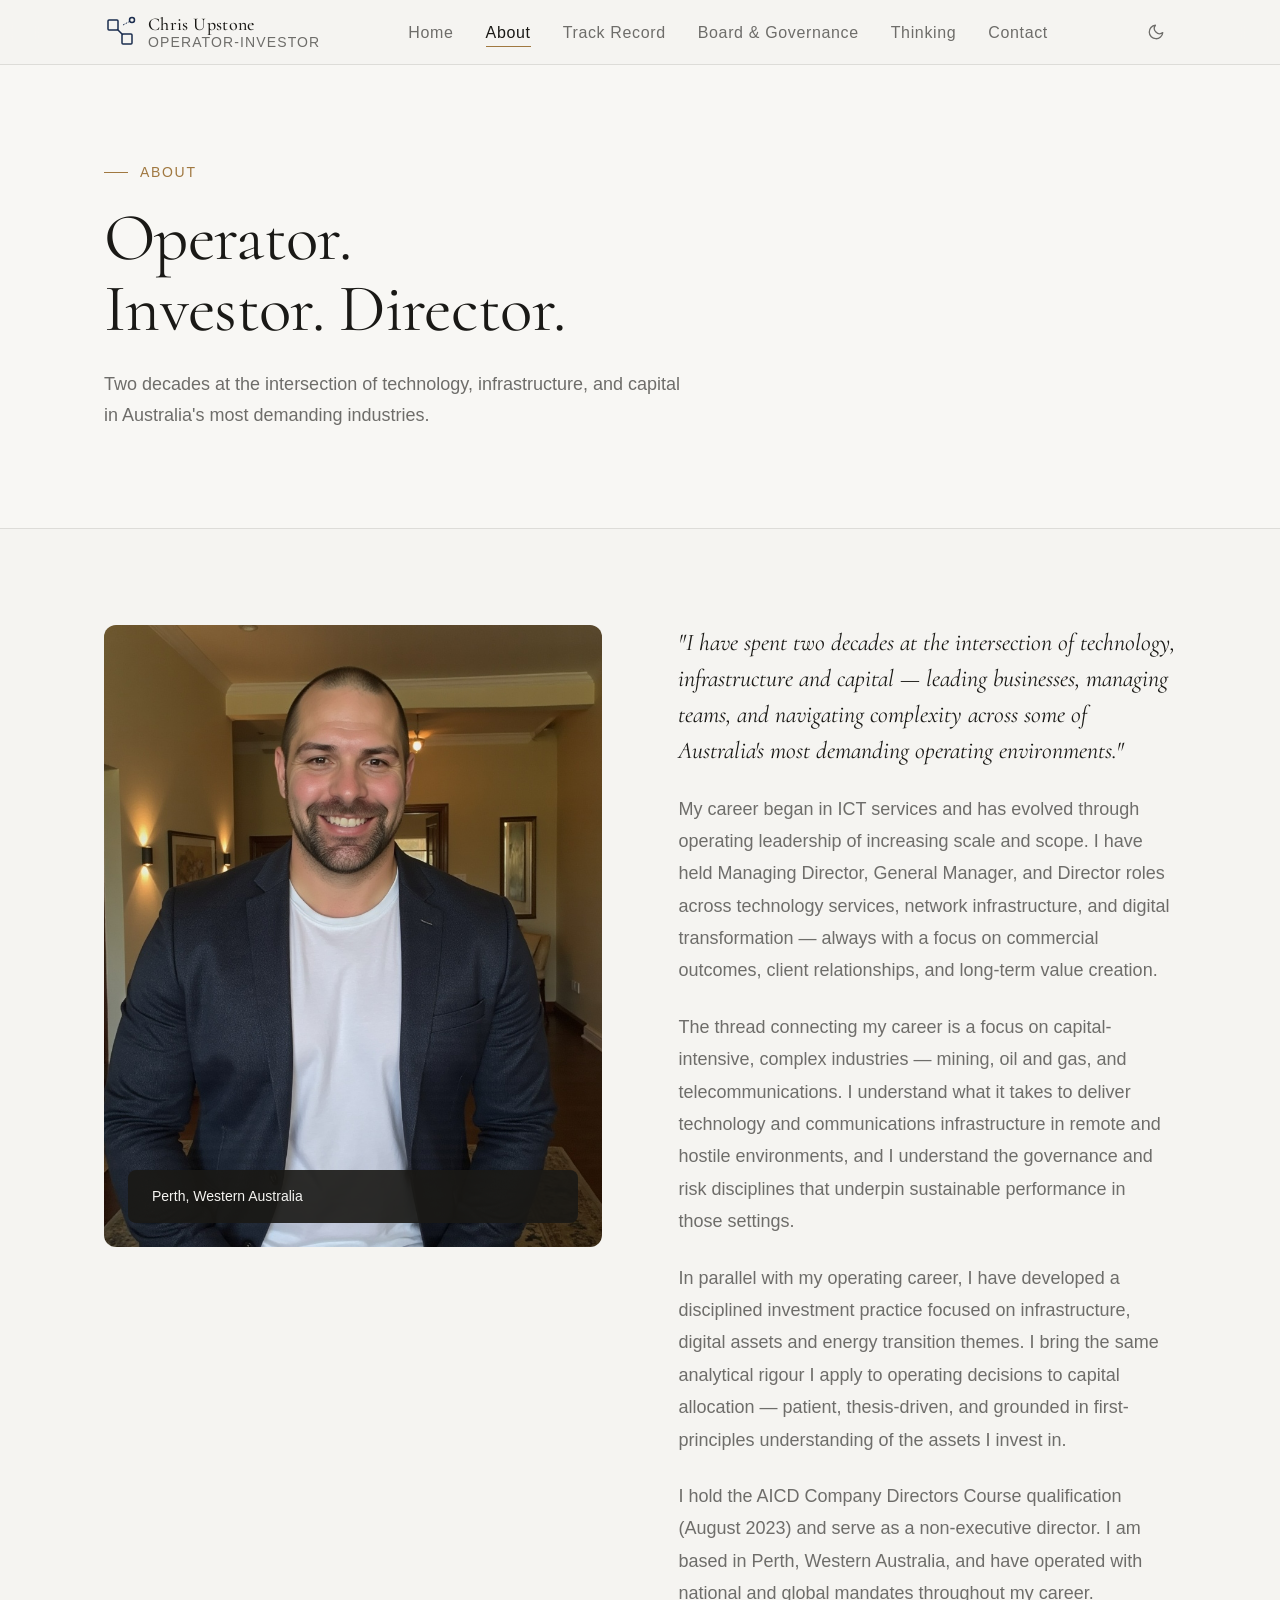
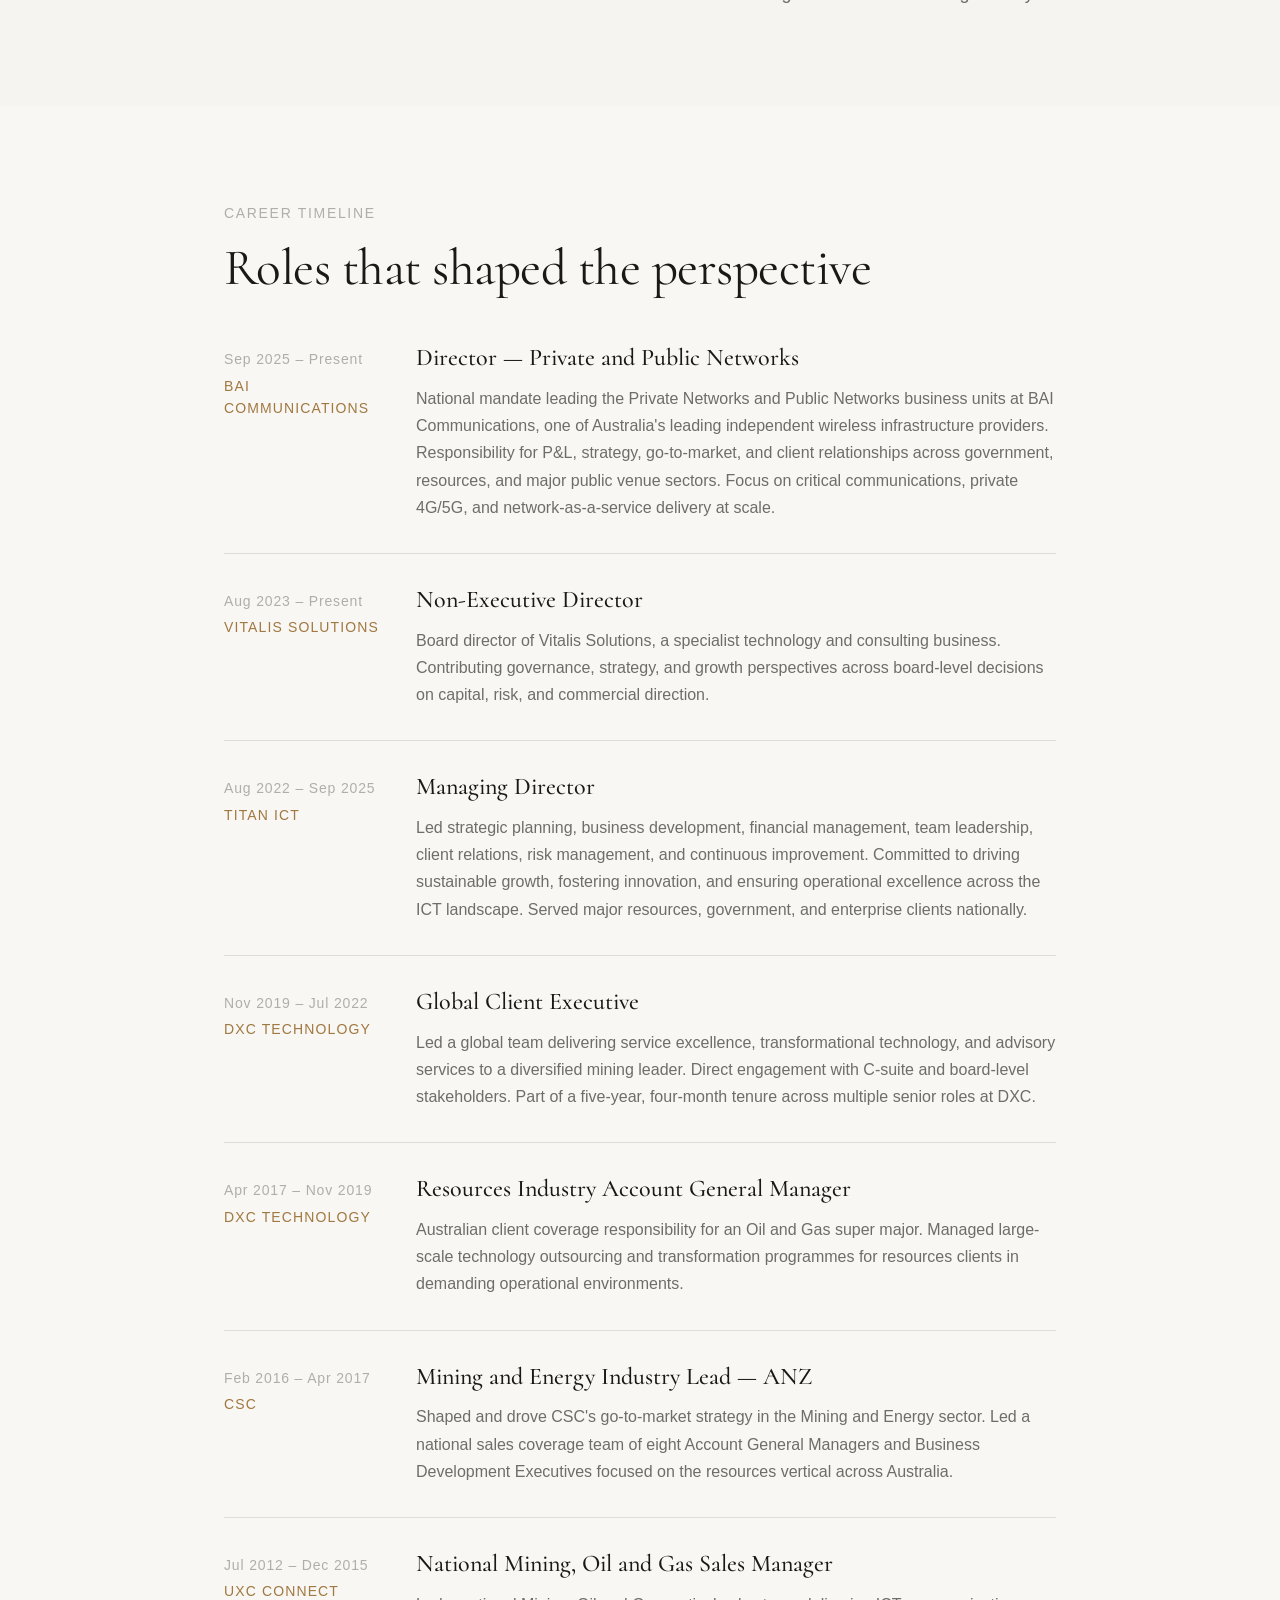
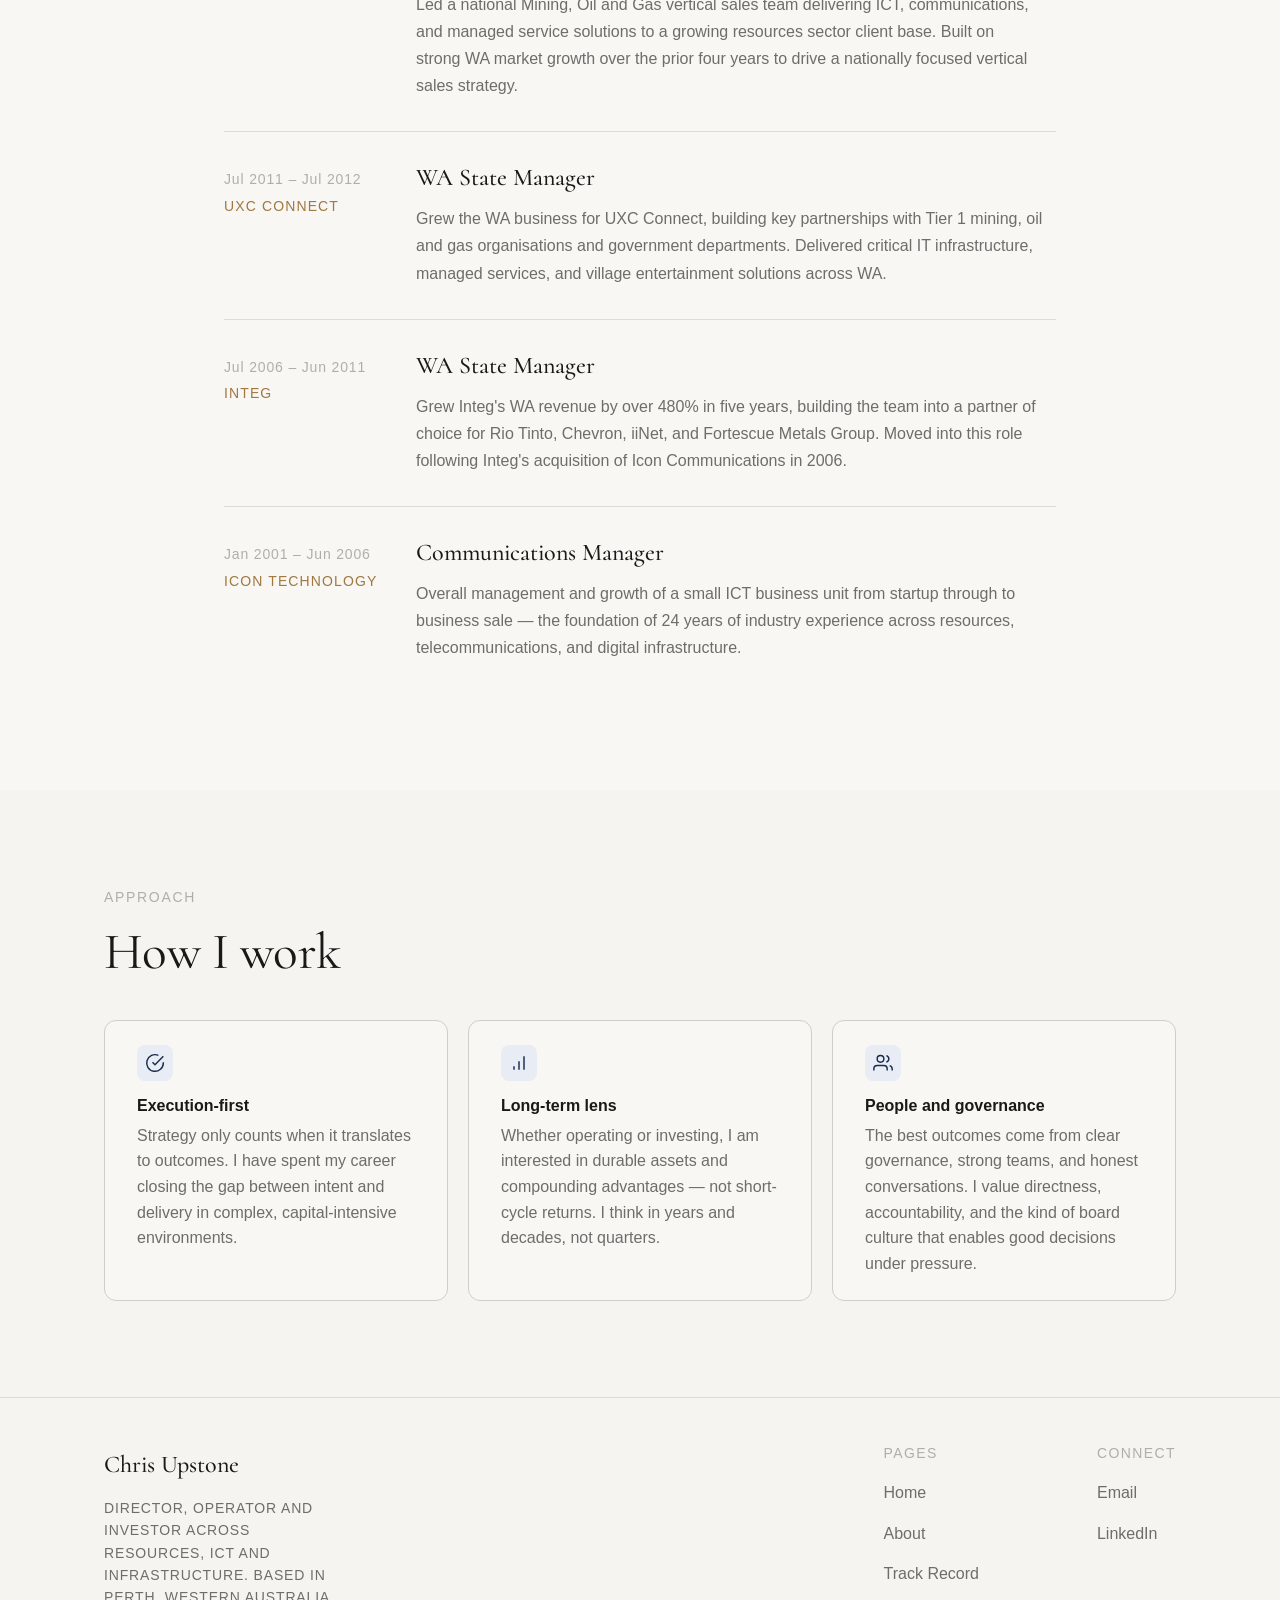
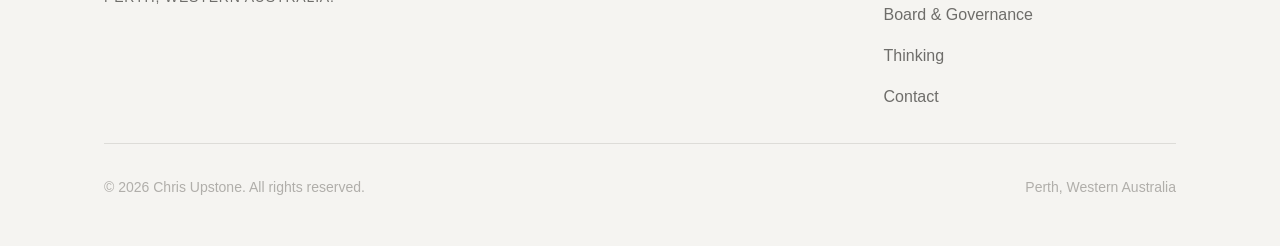
==== about.html @ 4935d05d "Replace site with new design and content" ====
<!DOCTYPE html>
<html lang="en" data-theme="light">
<head>
  <meta charset="UTF-8">
  <meta name="viewport" content="width=device-width, initial-scale=1.0">

  <!-- =====================================================
    ABOUT PAGE CONTENT — edit biography text below
    ===================================================== -->
  <title>About — Chris Upstone</title>
  <meta name="description" content="Senior ICT and infrastructure executive with two decades leading growth and transformation across mining, oil and gas, and telecommunications. Operator and investor based in Perth, Western Australia.">

  <!-- Open Graph -->
  <meta property="og:title" content="About — Chris Upstone">
  <meta property="og:description" content="Operator-investor with 24 years' leadership in telecommunications, resources, and digital infrastructure.">
  <meta property="og:image" content="./assets/images/about-portrait.jpg">

  <link rel="preconnect" href="https://fonts.googleapis.com">
  <link rel="preconnect" href="https://fonts.gstatic.com" crossorigin>
  <link href="https://fonts.googleapis.com/css2?family=Cormorant:ital,wght@0,400;0,500;0,600;1,400;1,500&display=swap" rel="stylesheet">
  <link href="https://api.fontshare.com/v2/css?f[]=switzer@300,400,500,600&display=swap" rel="stylesheet">

  <link rel="stylesheet" href="./base.css">
  <link rel="stylesheet" href="./style.css">
</head>
<body>
  <div class="page-wrapper">
    <div id="site-header"></div>

    <main class="page-content" id="main-content">

      <!-- =========================================
           PAGE HERO
           Edit: label and title below
           ========================================= -->
      <section class="page-hero">
        <div class="container">
          <p class="page-hero__label">About</p>
          <!-- EDIT PAGE TITLE BELOW -->
          <h1 class="page-hero__title">Operator. Investor. Director.</h1>
          <p class="page-hero__desc">Two decades at the intersection of technology, infrastructure, and capital in Australia's most demanding industries.</p>
        </div>
      </section>

      <!-- =========================================
           BIOGRAPHY SECTION
           Edit: biography paragraphs below
           ========================================= -->
      <section class="section">
        <div class="container">
          <div class="about-grid">
            <div class="about-image-block reveal">
              <img
                src="./assets/images/about-portrait.jpg"
                alt="Chris Upstone — senior executive, Perth Western Australia"
                loading="lazy"
              >
              <div class="about-image-caption">
                Perth, Western Australia
              </div>
            </div>

            <div class="about-text">
              <!-- EDIT BIOGRAPHY TEXT BELOW — all paragraphs are in first person -->
              <p class="reveal">
                "I have spent two decades at the intersection of technology, infrastructure and capital — leading businesses, managing teams, and navigating complexity across some of Australia's most demanding operating environments."
              </p>

              <p class="reveal reveal--delay-1">
                My career began in ICT services and has evolved through operating leadership of increasing scale and scope. I have held Managing Director, General Manager, and Director roles across technology services, network infrastructure, and digital transformation — always with a focus on commercial outcomes, client relationships, and long-term value creation.
              </p>

              <p class="reveal reveal--delay-2">
                The thread connecting my career is a focus on capital-intensive, complex industries — mining, oil and gas, and telecommunications. I understand what it takes to deliver technology and communications infrastructure in remote and hostile environments, and I understand the governance and risk disciplines that underpin sustainable performance in those settings.
              </p>

              <p class="reveal reveal--delay-2">
                In parallel with my operating career, I have developed a disciplined investment practice focused on infrastructure, digital assets and energy transition themes. I bring the same analytical rigour I apply to operating decisions to capital allocation — patient, thesis-driven, and grounded in first-principles understanding of the assets I invest in.
              </p>

              <p class="reveal reveal--delay-3">
                I hold the AICD Company Directors Course qualification (August 2023) and serve as a non-executive director. I am based in Perth, Western Australia, and have operated with national and global mandates throughout my career.
              </p>
            </div>
          </div>
        </div>
      </section>

      <!-- =========================================
           CAREER TIMELINE
           Edit: each .career-item to update roles,
           companies, years and descriptions.
           Dates are sourced from LinkedIn profile.
           ========================================= -->
      <section class="section section--alt">
        <div class="container container--narrow">
          <p class="section__label reveal">Career timeline</p>
          <h2 class="section__title reveal reveal--delay-1">Roles that shaped the perspective</h2>

          <div class="career-list" style="margin-top: var(--space-12);" role="list">

            <!-- EDIT CAREER ITEMS BELOW — add or remove .career-item blocks as needed -->

            <div class="career-item reveal" role="listitem">
              <div class="career-item__meta">
                <span class="career-item__years">Sep 2025 &ndash; Present</span>
                <span class="career-item__co">BAI Communications</span>
              </div>
              <div class="career-item__content">
                <h3 class="career-item__role">Director &mdash; Private and Public Networks</h3>
                <p class="career-item__desc">
                  National mandate leading the Private Networks and Public Networks business units at BAI Communications, one of Australia's leading independent wireless infrastructure providers. Responsibility for P&amp;L, strategy, go-to-market, and client relationships across government, resources, and major public venue sectors. Focus on critical communications, private 4G/5G, and network-as-a-service delivery at scale.
                </p>
              </div>
            </div>

            <div class="career-item reveal" role="listitem">
              <div class="career-item__meta">
                <span class="career-item__years">Aug 2023 &ndash; Present</span>
                <span class="career-item__co">Vitalis Solutions</span>
              </div>
              <div class="career-item__content">
                <h3 class="career-item__role">Non-Executive Director</h3>
                <p class="career-item__desc">
                  Board director of Vitalis Solutions, a specialist technology and consulting business. Contributing governance, strategy, and growth perspectives across board-level decisions on capital, risk, and commercial direction.
                </p>
              </div>
            </div>

            <div class="career-item reveal" role="listitem">
              <div class="career-item__meta">
                <span class="career-item__years">Aug 2022 &ndash; Sep 2025</span>
                <span class="career-item__co">Titan ICT</span>
              </div>
              <div class="career-item__content">
                <h3 class="career-item__role">Managing Director</h3>
                <p class="career-item__desc">
                  Led strategic planning, business development, financial management, team leadership, client relations, risk management, and continuous improvement. Committed to driving sustainable growth, fostering innovation, and ensuring operational excellence across the ICT landscape. Served major resources, government, and enterprise clients nationally.
                </p>
              </div>
            </div>

            <div class="career-item reveal" role="listitem">
              <div class="career-item__meta">
                <span class="career-item__years">Nov 2019 &ndash; Jul 2022</span>
                <span class="career-item__co">DXC Technology</span>
              </div>
              <div class="career-item__content">
                <h3 class="career-item__role">Global Client Executive</h3>
                <p class="career-item__desc">
                  Led a global team delivering service excellence, transformational technology, and advisory services to a diversified mining leader. Direct engagement with C-suite and board-level stakeholders. Part of a five-year, four-month tenure across multiple senior roles at DXC.
                </p>
              </div>
            </div>

            <div class="career-item reveal" role="listitem">
              <div class="career-item__meta">
                <span class="career-item__years">Apr 2017 &ndash; Nov 2019</span>
                <span class="career-item__co">DXC Technology</span>
              </div>
              <div class="career-item__content">
                <h3 class="career-item__role">Resources Industry Account General Manager</h3>
                <p class="career-item__desc">
                  Australian client coverage responsibility for an Oil and Gas super major. Managed large-scale technology outsourcing and transformation programmes for resources clients in demanding operational environments.
                </p>
              </div>
            </div>

            <div class="career-item reveal" role="listitem">
              <div class="career-item__meta">
                <span class="career-item__years">Feb 2016 &ndash; Apr 2017</span>
                <span class="career-item__co">CSC</span>
              </div>
              <div class="career-item__content">
                <h3 class="career-item__role">Mining and Energy Industry Lead &mdash; ANZ</h3>
                <p class="career-item__desc">
                  Shaped and drove CSC's go-to-market strategy in the Mining and Energy sector. Led a national sales coverage team of eight Account General Managers and Business Development Executives focused on the resources vertical across Australia.
                </p>
              </div>
            </div>

            <div class="career-item reveal" role="listitem">
              <div class="career-item__meta">
                <span class="career-item__years">Jul 2012 &ndash; Dec 2015</span>
                <span class="career-item__co">UXC Connect</span>
              </div>
              <div class="career-item__content">
                <h3 class="career-item__role">National Mining, Oil and Gas Sales Manager</h3>
                <p class="career-item__desc">
                  Led a national Mining, Oil and Gas vertical sales team delivering ICT, communications, and managed service solutions to a growing resources sector client base. Built on strong WA market growth over the prior four years to drive a nationally focused vertical sales strategy.
                </p>
              </div>
            </div>

            <div class="career-item reveal" role="listitem">
              <div class="career-item__meta">
                <span class="career-item__years">Jul 2011 &ndash; Jul 2012</span>
                <span class="career-item__co">UXC Connect</span>
              </div>
              <div class="career-item__content">
                <h3 class="career-item__role">WA State Manager</h3>
                <p class="career-item__desc">
                  Grew the WA business for UXC Connect, building key partnerships with Tier 1 mining, oil and gas organisations and government departments. Delivered critical IT infrastructure, managed services, and village entertainment solutions across WA.
                </p>
              </div>
            </div>

            <div class="career-item reveal" role="listitem">
              <div class="career-item__meta">
                <span class="career-item__years">Jul 2006 &ndash; Jun 2011</span>
                <span class="career-item__co">Integ</span>
              </div>
              <div class="career-item__content">
                <h3 class="career-item__role">WA State Manager</h3>
                <p class="career-item__desc">
                  Grew Integ's WA revenue by over 480% in five years, building the team into a partner of choice for Rio Tinto, Chevron, iiNet, and Fortescue Metals Group. Moved into this role following Integ's acquisition of Icon Communications in 2006.
                </p>
              </div>
            </div>

            <div class="career-item reveal" role="listitem">
              <div class="career-item__meta">
                <span class="career-item__years">Jan 2001 &ndash; Jun 2006</span>
                <span class="career-item__co">Icon Technology</span>
              </div>
              <div class="career-item__content">
                <h3 class="career-item__role">Communications Manager</h3>
                <p class="career-item__desc">
                  Overall management and growth of a small ICT business unit from startup through to business sale &mdash; the foundation of 24 years of industry experience across resources, telecommunications, and digital infrastructure.
                </p>
              </div>
            </div>

          </div>
        </div>
      </section>

      <!-- =========================================
           VALUES / APPROACH
           Edit: the three principles below
           ========================================= -->
      <section class="section">
        <div class="container">
          <p class="section__label reveal">Approach</p>
          <h2 class="section__title reveal reveal--delay-1">How I work</h2>

          <div class="skills-grid" style="margin-top: var(--space-10);">
            <!-- EDIT PRINCIPLES BELOW -->
            <div class="skill-card reveal">
              <div class="skill-card__icon" aria-hidden="true">
                <svg width="20" height="20" viewBox="0 0 24 24" fill="none" stroke="currentColor" stroke-width="1.75"><path d="M22 11.08V12a10 10 0 11-5.93-9.14"/><polyline points="22 4 12 14.01 9 11.01"/></svg>
              </div>
              <h3 class="skill-card__title">Execution-first</h3>
              <p class="skill-card__desc">Strategy only counts when it translates to outcomes. I have spent my career closing the gap between intent and delivery in complex, capital-intensive environments.</p>
            </div>
            <div class="skill-card reveal reveal--delay-1">
              <div class="skill-card__icon" aria-hidden="true">
                <svg width="20" height="20" viewBox="0 0 24 24" fill="none" stroke="currentColor" stroke-width="1.75"><path d="M12 20V10"/><path d="M18 20V4"/><path d="M6 20v-4"/></svg>
              </div>
              <h3 class="skill-card__title">Long-term lens</h3>
              <p class="skill-card__desc">Whether operating or investing, I am interested in durable assets and compounding advantages — not short-cycle returns. I think in years and decades, not quarters.</p>
            </div>
            <div class="skill-card reveal reveal--delay-2">
              <div class="skill-card__icon" aria-hidden="true">
                <svg width="20" height="20" viewBox="0 0 24 24" fill="none" stroke="currentColor" stroke-width="1.75"><path d="M17 21v-2a4 4 0 00-4-4H5a4 4 0 00-4 4v2"/><circle cx="9" cy="7" r="4"/><path d="M23 21v-2a4 4 0 00-3-3.87"/><path d="M16 3.13a4 4 0 010 7.75"/></svg>
              </div>
              <h3 class="skill-card__title">People and governance</h3>
              <p class="skill-card__desc">The best outcomes come from clear governance, strong teams, and honest conversations. I value directness, accountability, and the kind of board culture that enables good decisions under pressure.</p>
            </div>
          </div>
        </div>
      </section>

    </main>

    <div id="site-footer"></div>
  </div>

  <script src="./components.js"></script>
<script data-pplx-inline-edit>
(function () {
  if (window === window.top) return;

  const allowedParentOrigins = ["https://www.perplexity.ai","https://perplexity.ai","https://testing.perplexity.ai","https://staging.perplexity.ai","https://*.preview.i.perplexity.ai","http://localhost:3000","http://127.0.0.1:3000","http://localhost:5173","http://127.0.0.1:5173"];
  const MAX_FONT_BYTES = 500 * 1024;
  const MAX_TOTAL_FONT_BYTES = 2 * 1024 * 1024;
  let scrollForwarding = false;
  let scrollRaf = 0;
  let trustedTopOrigin = null;

  // Allow entries like "https://*.preview.i.perplexity.ai" — the wildcard
  // matches a single DNS label (no dots), so "https://*.foo" cannot stretch
  // across multiple labels.
  function matchesAllowedOrigin(origin) {
    if (!origin) return false;
    for (const entry of allowedParentOrigins) {
      if (!entry.includes("*")) {
        if (entry === origin) return true;
        continue;
      }
      const pattern = new RegExp(
        "^" +
          entry.replace(/[.+?^${}()|[\]\\]/g, "\\$&").replace(/\*/g, "[^.]+") +
          "$",
      );
      if (pattern.test(origin)) return true;
    }
    return false;
  }

  // Trust decision: when the sender is same-origin-visible (event.origin is a
  // real origin like https://www.perplexity.ai) we trust event.origin directly.
  // When event.origin is "null" (opaque broker srcdoc), we fall back to the
  // broker's stamped `parentOrigin` to identify the top window. The fallback
  // is claim-only — we rely on the browser's native `targetOrigin` enforcement
  // on the response path (see postToTrustedTop) to ensure replies can't be
  // delivered to anyone but the actual top window of that claimed origin.
  function getTrustedParentOrigin(event) {
    const forwardedParentOrigin =
      typeof event.data.parentOrigin === "string" ? event.data.parentOrigin : null;
    const parentOrigin = event.origin === "null" ? forwardedParentOrigin : event.origin;
    return matchesAllowedOrigin(parentOrigin) ? parentOrigin : null;
  }

  // All responses go to window.top with targetOrigin = the allowlisted origin.
  // An attacker that iframes us inside their own null-origin broker can claim
  // any parentOrigin they like, but the browser will drop the reply whenever
  // the real top's origin doesn't match — so the screenshot never leaves.
  function postToTrustedTop(message) {
    if (!trustedTopOrigin) return;
    try {
      window.top.postMessage(message, trustedTopOrigin);
    } catch (_error) {}
  }

  function inlineAll(original, clone) {
    if (original.nodeType !== 1 || clone.nodeType !== 1) return;

    try {
      const computedStyle = getComputedStyle(original);
      // cssText on a computed style is the serialized declaration in modern
      // Chromium/Safari — a single read beats enumerating ~400 longhand
      // properties. Firefox returns "" here, so we fall back on empty.
      const serialized = computedStyle.cssText;
      if (serialized) {
        clone.style.cssText = serialized;
      } else {
        const parts = new Array(computedStyle.length);
        for (let index = 0; index < computedStyle.length; index += 1) {
          const property = computedStyle[index];
          parts[index] = `${property}:${computedStyle.getPropertyValue(property)};`;
        }
        clone.style.cssText = parts.join("");
      }
    } catch (_error) {}

    const originalChildren = original.children;
    const clonedChildren = clone.children;
    for (
      let index = 0;
      index < originalChildren.length && index < clonedChildren.length;
      index += 1
    ) {
      inlineAll(originalChildren[index], clonedChildren[index]);
    }
  }

  function extractFontUrl(srcValue) {
    const matches = [
      ...srcValue.matchAll(
        /url\(["']?([^"')]+)["']?\)(?:\s*format\(["']?([^"')]+)["']?\))?/gi,
      ),
    ];
    if (matches.length === 0) return null;
    const woff2 = matches.find((m) => m[2] && m[2].toLowerCase().includes("woff2"));
    if (woff2) return woff2[1];
    const woff = matches.find((m) => m[2] && m[2].toLowerCase().includes("woff"));
    if (woff) return woff[1];
    return matches[0][1];
  }

  // Cache resolved font URL -> data URI across captures. Fonts on a page
  // essentially never change, and a batch run emits multiple captures back to
  // back — without this we'd refetch + re-base64 every time.
  const fontDataUriCache = new Map();
  const SRC_DECLARATION_RE = /src\s*:\s*[^;}]+/i;

  async function fetchAsDataUri(url) {
    if (fontDataUriCache.has(url)) return fontDataUriCache.get(url);
    let dataUri = null;
    try {
      const response = await fetch(url, { mode: "cors", credentials: "omit" });
      if (response.ok) {
        const blob = await response.blob();
        if (blob.size <= MAX_FONT_BYTES) {
          dataUri = await new Promise((resolve) => {
            const reader = new FileReader();
            reader.onloadend = () =>
              resolve(typeof reader.result === "string" ? reader.result : null);
            reader.onerror = () => resolve(null);
            reader.readAsDataURL(blob);
          });
        }
      }
    } catch (_error) {
      dataUri = null;
    }
    fontDataUriCache.set(url, dataUri);
    return dataUri;
  }

  function collectFontFaceRuleTexts() {
    const rules = [];
    for (const sheet of document.styleSheets) {
      let cssRules;
      try {
        cssRules = sheet.cssRules;
      } catch (_error) {
        continue;
      }
      if (!cssRules) continue;
      for (const rule of cssRules) {
        const cssText = rule.cssText || "";
        if (cssText.startsWith("@font-face")) rules.push(cssText);
      }
    }
    return rules;
  }

  async function buildInlinedFontCss() {
    const ruleTexts = collectFontFaceRuleTexts();
    if (ruleTexts.length === 0) return null;

    const resolved = ruleTexts.map((cssText) => {
      if (!SRC_DECLARATION_RE.test(cssText)) return null;
      const srcMatch = cssText.match(/src\s*:\s*([^;}]+)[;}]/i);
      if (!srcMatch) return null;
      const url = extractFontUrl(srcMatch[1]);
      if (!url) return null;
      try {
        return { cssText, url: new URL(url, document.baseURI).href };
      } catch (_error) {
        return null;
      }
    });

    const dataUris = await Promise.all(
      resolved.map((entry) => (entry ? fetchAsDataUri(entry.url) : Promise.resolve(null))),
    );

    const inlined = [];
    let totalBytes = 0;
    for (let index = 0; index < resolved.length; index += 1) {
      const entry = resolved[index];
      const dataUri = dataUris[index];
      if (!entry || !dataUri) continue;
      const approxBytes = dataUri.length * 0.75;
      if (totalBytes + approxBytes > MAX_TOTAL_FONT_BYTES) break;
      totalBytes += approxBytes;
      inlined.push(entry.cssText.replace(SRC_DECLARATION_RE, `src: url("${dataUri}")`));
    }
    return inlined.length > 0 ? inlined.join("\n") : null;
  }

  function stripExternal(clone) {
    const images = clone.querySelectorAll("img");
    for (let index = 0; index < images.length; index += 1) {
      const src = images[index].getAttribute("src");
      if (src && !src.startsWith("data:")) images[index].removeAttribute("src");
    }

    const elements = clone.querySelectorAll("*");
    for (let index = 0; index < elements.length; index += 1) {
      const style = elements[index].style.cssText;
      if (style && style.includes("url(")) {
        elements[index].style.cssText = style.replace(
          /url\(["']?(?!data:)[^)"']*["']?\)/gi,
          "none",
        );
      }
    }
  }

  function emitScroll() {
    scrollRaf = 0;
    if (!scrollForwarding) return;
    postToTrustedTop({
      type: "INLINE_EDIT_SCROLL",
      scrollX: window.scrollX,
      scrollY: window.scrollY,
    });
  }

  window.addEventListener(
    "scroll",
    function () {
      if (!scrollForwarding || scrollRaf) return;
      scrollRaf = requestAnimationFrame(emitScroll);
    },
    { passive: true, capture: true },
  );

  async function handleCaptureRequest(event) {
    const requestId = event.data.requestId;
    const scrollX = window.scrollX;
    const scrollY = window.scrollY;
    const width = window.innerWidth;
    const height = window.innerHeight;

    function postResult(dataUrl) {
      postToTrustedTop({
        type: "INLINE_EDIT_SCREENSHOT_RESULT",
        requestId,
        dataUrl,
        scrollX,
        scrollY,
      });
    }

    try {
      // Wait for any pending web fonts to resolve so both inline metrics and
      // the @font-face inlining below see the same loaded faces.
      if (document.fonts && document.fonts.ready) {
        try {
          await document.fonts.ready;
        } catch (_error) {}
      }

      const clone = document.documentElement.cloneNode(true);
      inlineAll(document.documentElement, clone);

      const removedNodes = clone.querySelectorAll("script,link[rel=\"stylesheet\"],style");
      for (let index = 0; index < removedNodes.length; index += 1) {
        removedNodes[index].remove();
      }

      stripExternal(clone);

      // Re-embed web fonts as data-URI @font-face rules so the SVG rasterizer
      // can resolve them — external font URLs aren't fetched during
      // foreignObject rendering, which would otherwise force a fallback face
      // and change text metrics.
      const inlinedFontCss = await buildInlinedFontCss();
      if (inlinedFontCss) {
        const styleEl = document.createElement("style");
        styleEl.textContent = inlinedFontCss;
        const head = clone.querySelector("head");
        if (head) head.appendChild(styleEl);
        else clone.insertBefore(styleEl, clone.firstChild);
      }

      const html = new XMLSerializer().serializeToString(clone);
      const svg =
        `<svg xmlns="http://www.w3.org/2000/svg" width="${width}" height="${height}">` +
        '<foreignObject width="100%" height="100%">' +
        `<div xmlns="http://www.w3.org/1999/xhtml" style="width:${width}px;height:${height}px;overflow:hidden">` +
        `<div style="position:relative;left:-${scrollX}px;top:-${scrollY}px">` +
        html +
        "</div></div></foreignObject></svg>";
      const svgUrl = `data:image/svg+xml;charset=utf-8,${encodeURIComponent(svg)}`;
      const image = new Image();
      image.onload = function () {
        const canvas = document.createElement("canvas");
        canvas.width = width;
        canvas.height = height;
        canvas.getContext("2d").drawImage(image, 0, 0);
        postResult(canvas.toDataURL("image/png"));
      };
      image.onerror = function () {
        postResult(null);
      };
      image.src = svgUrl;
    } catch (_error) {
      postResult(null);
    }
  }

  window.addEventListener("message", function (event) {
    if (!event.data) return;
    // Only accept messages from the direct parent frame. Blocks sibling /
    // unrelated-window postMessage senders that could otherwise reach us.
    if (event.source !== window.parent) return;

    const trustedParentOrigin = getTrustedParentOrigin(event);
    if (!trustedParentOrigin) return;
    trustedTopOrigin = trustedParentOrigin;

    if (event.data.type === "INLINE_EDIT_SCROLL_START") {
      scrollForwarding = true;
      emitScroll();
      return;
    }

    if (event.data.type === "INLINE_EDIT_SCROLL_STOP") {
      scrollForwarding = false;
      if (scrollRaf) cancelAnimationFrame(scrollRaf);
      scrollRaf = 0;
      return;
    }

    if (event.data.type !== "INLINE_EDIT_CAPTURE_REQUEST") return;

    handleCaptureRequest(event);
  });
})();


</script></body>
</html>
---- base.css ----
/* base.css — reset and foundational styles */
*,
*::before,
*::after {
  box-sizing: border-box;
  margin: 0;
  padding: 0;
}

html {
  -moz-text-size-adjust: none;
  -webkit-text-size-adjust: none;
  text-size-adjust: none;
  -webkit-font-smoothing: antialiased;
  -moz-osx-font-smoothing: grayscale;
  text-rendering: optimizeLegibility;
  scroll-behavior: smooth;
  hanging-punctuation: first last;
  scroll-padding-top: var(--space-16);
}

body {
  min-height: 100dvh;
  line-height: 1.6;
  font-family: var(--font-body, sans-serif);
  font-size: var(--text-base);
  color: var(--color-text);
  background-color: var(--color-bg);
  transition: background-color 0.3s ease, color 0.3s ease;
}

img, picture, video, canvas, svg {
  display: block;
  max-width: 100%;
  height: auto;
}

ul[role='list'], ol[role='list'] {
  list-style: none;
}

input, button, textarea, select {
  font: inherit;
  color: inherit;
}

h1, h2, h3, h4, h5, h6 {
  text-wrap: balance;
  line-height: 1.1;
}

p, li, figcaption {
  text-wrap: pretty;
  max-width: 72ch;
}

::selection {
  background: color-mix(in oklab, var(--color-primary), transparent 75%);
  color: var(--color-text);
}

:focus-visible {
  outline: 2px solid var(--color-primary);
  outline-offset: 3px;
  border-radius: var(--radius-sm);
}

@media (prefers-reduced-motion: reduce) {
  *, *::before, *::after {
    animation-duration: 0.01ms !important;
    animation-iteration-count: 1 !important;
    transition-duration: 0.01ms !important;
    scroll-behavior: auto !important;
  }
}

button {
  cursor: pointer;
  background: none;
  border: none;
}

a {
  color: inherit;
  text-decoration: none;
}

.sr-only {
  position: absolute;
  width: 1px;
  height: 1px;
  padding: 0;
  margin: -1px;
  overflow: hidden;
  clip: rect(0,0,0,0);
  white-space: nowrap;
  border-width: 0;
}
---- style.css ----
/* ====================================================
   STYLE.CSS — Design tokens, components, page styles
   ==================================================== */

/* -----------------------------------------------
   DESIGN TOKENS
   ----------------------------------------------- */
:root,
[data-theme='light'] {
  /* Type scale */
  --text-xs:   clamp(0.75rem,  0.7rem  + 0.25vw, 0.875rem);
  --text-sm:   clamp(0.875rem, 0.8rem  + 0.35vw, 1rem);
  --text-base: clamp(1rem,     0.95rem + 0.25vw, 1.125rem);
  --text-lg:   clamp(1.125rem, 1rem    + 0.75vw, 1.5rem);
  --text-xl:   clamp(1.5rem,   1.2rem  + 1.25vw, 2.25rem);
  --text-2xl:  clamp(2rem,     1.2rem  + 2.5vw,  3.5rem);
  --text-3xl:  clamp(2.5rem,   1rem    + 4vw,    5rem);
  --text-hero: clamp(3rem,     0.5rem  + 7vw,    7rem);

  /* Spacing (4px base) */
  --space-1:  0.25rem;
  --space-2:  0.5rem;
  --space-3:  0.75rem;
  --space-4:  1rem;
  --space-5:  1.25rem;
  --space-6:  1.5rem;
  --space-8:  2rem;
  --space-10: 2.5rem;
  --space-12: 3rem;
  --space-16: 4rem;
  --space-20: 5rem;
  --space-24: 6rem;
  --space-32: 8rem;

  /* Content widths */
  --content-narrow:  640px;
  --content-default: 960px;
  --content-wide:    1200px;

  /* Radius */
  --radius-sm: 0.25rem;
  --radius-md: 0.5rem;
  --radius-lg: 0.75rem;
  --radius-xl: 1rem;

  /* Transitions */
  --transition-fast: 150ms cubic-bezier(0.16, 1, 0.3, 1);
  --transition-interactive: 200ms cubic-bezier(0.16, 1, 0.3, 1);
  --transition-slow: 400ms cubic-bezier(0.16, 1, 0.3, 1);

  /* Fonts */
  --font-display: 'Cormorant', 'Georgia', serif;
  --font-body:    'Switzer', 'Helvetica Neue', sans-serif;
  --font-mono:    'JetBrains Mono', monospace;

  /* -----------------------------------------------
     LIGHT MODE PALETTE
     Concept: executive credibility, infrastructure,
     quiet luxury — cool slate with a warm stone base
     and deep navy as the identity anchor.
     ----------------------------------------------- */

  /* Surfaces — warm stone whites */
  --color-bg:              #f5f4f1;
  --color-surface:         #f8f7f4;
  --color-surface-2:       #fafaf8;
  --color-surface-offset:  #eeede9;
  --color-surface-dynamic: #e8e7e3;
  --color-divider:         #dddcd8;
  --color-border:          #d0ceca;

  /* Text */
  --color-text:         #1a1916;
  --color-text-muted:   #6e6d6a;
  --color-text-faint:   #b0aeaa;
  --color-text-inverse: #f5f4f1;

  /* Primary — deep midnight navy */
  --color-primary:           #1a2c4e;
  --color-primary-hover:     #0f1e36;
  --color-primary-active:    #08111f;
  --color-primary-highlight: #d0d8e6;
  --color-primary-subtle:    #e8edf5;

  /* Accent — antique brass / warm gold */
  --color-accent:           #a07840;
  --color-accent-hover:     #8a6230;
  --color-accent-active:    #6e4e24;
  --color-accent-highlight: #e8dcc8;

  /* Shadows */
  --shadow-sm: 0 1px 3px rgba(20, 25, 40, 0.06);
  --shadow-md: 0 4px 16px rgba(20, 25, 40, 0.08);
  --shadow-lg: 0 12px 40px rgba(20, 25, 40, 0.12);
}

/* DARK MODE */
[data-theme='dark'] {
  --color-bg:              #111213;
  --color-surface:         #161718;
  --color-surface-2:       #1b1c1e;
  --color-surface-offset:  #1d1e20;
  --color-surface-dynamic: #252729;
  --color-divider:         #2a2b2d;
  --color-border:          #353638;
  --color-text:             #d4d3d0;
  --color-text-muted:      #787775;
  --color-text-faint:      #505050;
  --color-text-inverse:    #111213;
  --color-primary:          #6b90c4;
  --color-primary-hover:   #5277a8;
  --color-primary-active:  #3d5e8a;
  --color-primary-highlight: #1e2d40;
  --color-primary-subtle:  #182030;
  --color-accent:           #c49a5a;
  --color-accent-hover:    #b08040;
  --color-accent-active:   #8a6030;
  --color-accent-highlight: #3a2e1e;
  --shadow-sm: 0 1px 3px rgba(0,0,0,0.25);
  --shadow-md: 0 4px 16px rgba(0,0,0,0.35);
  --shadow-lg: 0 12px 40px rgba(0,0,0,0.45);
}

/* System pref fallback */
@media (prefers-color-scheme: dark) {
  :root:not([data-theme]) {
    --color-bg:              #111213;
    --color-surface:         #161718;
    --color-surface-2:       #1b1c1e;
    --color-surface-offset:  #1d1e20;
    --color-surface-dynamic: #252729;
    --color-divider:         #2a2b2d;
    --color-border:          #353638;
    --color-text:             #d4d3d0;
    --color-text-muted:      #787775;
    --color-text-faint:      #505050;
    --color-text-inverse:    #111213;
    --color-primary:          #6b90c4;
    --color-primary-hover:   #5277a8;
    --color-primary-active:  #3d5e8a;
    --color-primary-highlight: #1e2d40;
    --color-primary-subtle:  #182030;
    --color-accent:           #c49a5a;
    --color-accent-hover:    #b08040;
    --color-accent-active:   #8a6030;
    --color-accent-highlight: #3a2e1e;
    --shadow-sm: 0 1px 3px rgba(0,0,0,0.25);
    --shadow-md: 0 4px 16px rgba(0,0,0,0.35);
    --shadow-lg: 0 12px 40px rgba(0,0,0,0.45);
  }
}

/* -----------------------------------------------
   LAYOUT UTILITIES
   ----------------------------------------------- */
.container {
  width: 100%;
  max-width: var(--content-wide);
  margin-inline: auto;
  padding-inline: clamp(var(--space-6), 5vw, var(--space-16));
}

.container--narrow {
  max-width: var(--content-default);
}

.container--text {
  max-width: var(--content-narrow);
}

/* -----------------------------------------------
   HEADER / NAVIGATION
   ----------------------------------------------- */
.site-header {
  position: sticky;
  top: 0;
  z-index: 100;
  background: color-mix(in oklab, var(--color-bg), transparent 10%);
  backdrop-filter: blur(16px);
  -webkit-backdrop-filter: blur(16px);
  border-bottom: 1px solid var(--color-divider);
  transition: transform 0.3s cubic-bezier(0.16,1,0.3,1),
              border-color 0.3s ease,
              background 0.3s ease;
}

.site-header--hidden {
  transform: translateY(-100%);
}

.nav-inner {
  display: flex;
  align-items: center;
  justify-content: space-between;
  height: 64px;
  gap: var(--space-8);
}

/* Logo mark */
.nav-logo {
  display: flex;
  align-items: center;
  gap: var(--space-3);
  flex-shrink: 0;
  transition: opacity var(--transition-fast);
}

.nav-logo:hover { opacity: 0.75; }

.nav-logo__mark {
  width: 32px;
  height: 32px;
  color: var(--color-primary);
  flex-shrink: 0;
}

.nav-logo__text {
  font-family: var(--font-display);
  font-size: 1.125rem;
  font-weight: 500;
  letter-spacing: 0.02em;
  color: var(--color-text);
  line-height: 1;
}

.nav-logo__text span {
  display: block;
  font-family: var(--font-body);
  font-size: var(--text-xs);
  font-weight: 400;
  letter-spacing: 0.08em;
  text-transform: uppercase;
  color: var(--color-text-muted);
  margin-top: 2px;
}

/* Primary nav links */
.nav-links {
  display: flex;
  align-items: center;
  gap: var(--space-8);
  list-style: none;
}

.nav-links a {
  font-family: var(--font-body);
  font-size: var(--text-sm);
  font-weight: 400;
  letter-spacing: 0.04em;
  color: var(--color-text-muted);
  transition: color var(--transition-fast);
  padding-block: var(--space-1);
  position: relative;
}

.nav-links a::after {
  content: '';
  position: absolute;
  bottom: -2px;
  left: 0;
  width: 0;
  height: 1px;
  background: var(--color-accent);
  transition: width var(--transition-interactive);
}

.nav-links a:hover { color: var(--color-text); }
.nav-links a:hover::after { width: 100%; }
.nav-links a.active { color: var(--color-text); }
.nav-links a.active::after { width: 100%; }

/* Nav actions */
.nav-actions {
  display: flex;
  align-items: center;
  gap: var(--space-3);
}

.theme-toggle {
  width: 40px;
  height: 40px;
  display: flex;
  align-items: center;
  justify-content: center;
  border-radius: var(--radius-md);
  color: var(--color-text-muted);
  transition: color var(--transition-fast), background var(--transition-fast);
}

.theme-toggle:hover {
  color: var(--color-text);
  background: var(--color-surface-offset);
}

/* Mobile hamburger */
.nav-toggle {
  display: none;
  width: 40px;
  height: 40px;
  flex-direction: column;
  align-items: center;
  justify-content: center;
  gap: 5px;
  border-radius: var(--radius-md);
  color: var(--color-text-muted);
  transition: color var(--transition-fast), background var(--transition-fast);
}

.nav-toggle:hover {
  color: var(--color-text);
  background: var(--color-surface-offset);
}

.nav-toggle span {
  display: block;
  width: 20px;
  height: 1.5px;
  background: currentColor;
  transition: transform 0.3s ease, opacity 0.3s ease;
}

.nav-toggle.open span:nth-child(1) { transform: translateY(6.5px) rotate(45deg); }
.nav-toggle.open span:nth-child(2) { opacity: 0; }
.nav-toggle.open span:nth-child(3) { transform: translateY(-6.5px) rotate(-45deg); }

/* Mobile nav overlay */
.nav-mobile {
  display: none;
  position: fixed;
  inset: 64px 0 0 0;
  background: var(--color-bg);
  z-index: 99;
  padding: var(--space-8);
  flex-direction: column;
  gap: var(--space-2);
  border-top: 1px solid var(--color-divider);
}

.nav-mobile.open {
  display: flex;
}

.nav-mobile a {
  font-family: var(--font-body);
  font-size: var(--text-lg);
  font-weight: 400;
  color: var(--color-text-muted);
  padding: var(--space-3) 0;
  border-bottom: 1px solid var(--color-divider);
  transition: color var(--transition-fast);
}

.nav-mobile a:hover,
.nav-mobile a.active {
  color: var(--color-text);
}

@media (max-width: 860px) {
  .nav-links { display: none; }
  .nav-toggle { display: flex; }
}

/* -----------------------------------------------
   FOOTER
   ----------------------------------------------- */
.site-footer {
  margin-top: auto;
  border-top: 1px solid var(--color-divider);
  padding-block: var(--space-12);
}

.footer-inner {
  display: flex;
  align-items: flex-start;
  justify-content: space-between;
  gap: var(--space-12);
  flex-wrap: wrap;
}

.footer-brand {
  display: flex;
  flex-direction: column;
  gap: var(--space-3);
}

.footer-brand__name {
  font-family: var(--font-display);
  font-size: var(--text-lg);
  font-weight: 500;
  color: var(--color-text);
}

.footer-brand__tagline {
  font-size: var(--text-xs);
  color: var(--color-text-muted);
  letter-spacing: 0.06em;
  text-transform: uppercase;
  max-width: 30ch;
}

.footer-links {
  display: flex;
  gap: var(--space-16);
  flex-wrap: wrap;
}

.footer-col h4 {
  font-family: var(--font-body);
  font-size: var(--text-xs);
  font-weight: 500;
  letter-spacing: 0.1em;
  text-transform: uppercase;
  color: var(--color-text-faint);
  margin-bottom: var(--space-4);
}

.footer-col ul {
  list-style: none;
  display: flex;
  flex-direction: column;
  gap: var(--space-3);
}

.footer-col ul li a {
  font-size: var(--text-sm);
  color: var(--color-text-muted);
  transition: color var(--transition-fast);
}

.footer-col ul li a:hover {
  color: var(--color-text);
}

.footer-bottom {
  display: flex;
  align-items: center;
  justify-content: space-between;
  flex-wrap: wrap;
  gap: var(--space-4);
  padding-top: var(--space-8);
  margin-top: var(--space-8);
  border-top: 1px solid var(--color-divider);
}

.footer-bottom p {
  font-size: var(--text-xs);
  color: var(--color-text-faint);
  max-width: none;
}

/* -----------------------------------------------
   PAGE WRAPPER
   ----------------------------------------------- */
.page-wrapper {
  display: flex;
  flex-direction: column;
  min-height: 100dvh;
}

.page-content {
  flex: 1;
}

/* -----------------------------------------------
   HERO SECTION
   ----------------------------------------------- */
.hero {
  position: relative;
  min-height: 90vh;
  display: flex;
  align-items: center;
  overflow: hidden;
}

.hero--short {
  min-height: 50vh;
  padding-block: clamp(var(--space-16), 10vw, var(--space-32));
}

.hero__bg {
  position: absolute;
  inset: 0;
  background: var(--color-surface);
  z-index: 0;
}

.hero__bg-image {
  position: absolute;
  inset: 0;
  object-fit: cover;
  width: 100%;
  height: 100%;
  opacity: 0.46;
}

[data-theme='dark'] .hero__bg-image {
  opacity: 0.42;
}

.hero__bg-overlay {
  position: absolute;
  inset: 0;
  background: linear-gradient(
    105deg,
    var(--color-surface) 0%,
    color-mix(in oklab, var(--color-surface), transparent 20%) 60%,
    color-mix(in oklab, var(--color-surface), transparent 60%) 100%
  );
}

.hero__content {
  position: relative;
  z-index: 1;
  padding-block: clamp(var(--space-16), 8vw, var(--space-32));
  width: 100%;
}

.hero__eyebrow {
  font-family: var(--font-body);
  font-size: var(--text-xs);
  font-weight: 500;
  letter-spacing: 0.12em;
  text-transform: uppercase;
  color: var(--color-accent);
  margin-bottom: var(--space-6);
  display: flex;
  align-items: center;
  gap: var(--space-3);
}

.hero__eyebrow::before {
  content: '';
  display: block;
  width: 32px;
  height: 1px;
  background: var(--color-accent);
}

.hero__headline {
  font-family: var(--font-display);
  font-size: var(--text-hero);
  font-weight: 400;
  line-height: 1.0;
  color: var(--color-text);
  max-width: 18ch;
  margin-bottom: var(--space-8);
  letter-spacing: -0.01em;
}

.hero__headline em {
  font-style: italic;
  color: var(--color-text-muted);
}

.hero__sub {
  font-family: var(--font-body);
  font-size: var(--text-base);
  color: var(--color-text-muted);
  line-height: 1.75;
  max-width: 60ch;
  margin-bottom: var(--space-12);
}

/* -----------------------------------------------
   PROOF POINTS / STATS BAR
   ----------------------------------------------- */
.proof-bar {
  border-top: 1px solid var(--color-divider);
  border-bottom: 1px solid var(--color-divider);
  padding-block: var(--space-8);
  background: var(--color-surface);
}

.proof-bar__inner {
  display: grid;
  grid-template-columns: repeat(auto-fit, minmax(200px, 1fr));
  gap: var(--space-8);
}

.proof-item {
  padding: var(--space-6) var(--space-8);
  border-right: 1px solid var(--color-divider);
}

.proof-item:last-child {
  border-right: none;
}

.proof-item__number {
  font-family: var(--font-display);
  font-size: var(--text-2xl);
  font-weight: 500;
  color: var(--color-primary);
  line-height: 1;
  margin-bottom: var(--space-2);
}

[data-theme='dark'] .proof-item__number {
  color: var(--color-accent);
}

.proof-item__label {
  font-size: var(--text-sm);
  color: var(--color-text-muted);
  line-height: 1.4;
}

@media (max-width: 700px) {
  .proof-item {
    border-right: none;
    border-bottom: 1px solid var(--color-divider);
    padding: var(--space-5) 0;
  }
  .proof-item:last-child { border-bottom: none; }
}

/* -----------------------------------------------
   SECTION STYLES
   ----------------------------------------------- */
.section {
  padding-block: clamp(var(--space-16), 8vw, var(--space-24));
}

.section--alt {
  background: var(--color-surface);
}

.section--dark {
  background: var(--color-primary);
  color: var(--color-text-inverse);
}

.section__label {
  font-family: var(--font-body);
  font-size: var(--text-xs);
  font-weight: 500;
  letter-spacing: 0.12em;
  text-transform: uppercase;
  color: var(--color-text-faint);
  margin-bottom: var(--space-4);
}

.section__title {
  font-family: var(--font-display);
  font-size: var(--text-2xl);
  font-weight: 400;
  line-height: 1.1;
  color: var(--color-text);
  margin-bottom: var(--space-6);
  letter-spacing: -0.01em;
}

.section__subtitle {
  font-size: var(--text-base);
  color: var(--color-text-muted);
  max-width: 60ch;
  line-height: 1.7;
  margin-bottom: var(--space-12);
}

/* -----------------------------------------------
   BOARD INTENT CALLOUT
   ----------------------------------------------- */
.board-intent {
  border-left: 3px solid var(--color-accent);
  padding: var(--space-8) var(--space-10);
  background: var(--color-primary-subtle);
  border-radius: 0 var(--radius-lg) var(--radius-lg) 0;
  margin-block: var(--space-12);
}

.board-intent p {
  font-family: var(--font-display);
  font-size: var(--text-lg);
  font-weight: 400;
  font-style: italic;
  line-height: 1.6;
  color: var(--color-text);
  max-width: 70ch;
}

[data-theme='dark'] .board-intent {
  background: color-mix(in oklab, var(--color-primary), transparent 80%);
}

/* -----------------------------------------------
   ROLE HISTORY (Homepage strip)
   ----------------------------------------------- */
.role-strip {
  display: flex;
  align-items: center;
  gap: var(--space-8);
  flex-wrap: wrap;
}

.role-chip {
  display: inline-flex;
  align-items: center;
  gap: var(--space-2);
  font-size: var(--text-xs);
  font-weight: 500;
  letter-spacing: 0.06em;
  text-transform: uppercase;
  color: var(--color-text-muted);
  padding: var(--space-2) var(--space-4);
  border: 1px solid var(--color-border);
  border-radius: var(--radius-full);
  background: var(--color-surface);
}

.role-chip__dot {
  width: 5px;
  height: 5px;
  border-radius: 50%;
  background: var(--color-accent);
  flex-shrink: 0;
}

/* -----------------------------------------------
   TWO-COLUMN ABOUT LAYOUT
   ----------------------------------------------- */
.about-grid {
  display: grid;
  grid-template-columns: 1fr 1fr;
  gap: clamp(var(--space-12), 6vw, var(--space-24));
  align-items: start;
}

@media (max-width: 768px) {
  .about-grid { grid-template-columns: 1fr; }
}

.about-image-block {
  position: relative;
  aspect-ratio: 4/5;
  border-radius: var(--radius-lg);
  overflow: hidden;
}

.about-image-block img {
  width: 100%;
  height: 100%;
  object-fit: cover;
}

.about-image-caption {
  position: absolute;
  bottom: var(--space-6);
  left: var(--space-6);
  right: var(--space-6);
  background: color-mix(in oklab, var(--color-text), transparent 10%);
  color: var(--color-text-inverse);
  padding: var(--space-4) var(--space-6);
  border-radius: var(--radius-md);
  font-size: var(--text-xs);
  line-height: 1.5;
}

.about-text {
  display: flex;
  flex-direction: column;
  gap: var(--space-6);
}

.about-text p {
  font-size: var(--text-base);
  color: var(--color-text-muted);
  line-height: 1.8;
}

.about-text p:first-of-type {
  font-family: var(--font-display);
  font-size: var(--text-lg);
  color: var(--color-text);
  line-height: 1.5;
  font-style: italic;
}

/* -----------------------------------------------
   CAREER TIMELINE
   ----------------------------------------------- */
.career-list {
  display: flex;
  flex-direction: column;
  gap: 0;
}

.career-item {
  display: grid;
  grid-template-columns: 160px 1fr;
  gap: var(--space-8);
  padding-block: var(--space-8);
  border-bottom: 1px solid var(--color-divider);
  position: relative;
}

.career-item:first-child { padding-top: 0; }
.career-item:last-child { border-bottom: none; }

.career-item__meta {
  display: flex;
  flex-direction: column;
  gap: var(--space-1);
  padding-top: var(--space-1);
}

.career-item__years {
  font-size: var(--text-xs);
  color: var(--color-text-faint);
  letter-spacing: 0.06em;
  font-variant-numeric: tabular-nums;
}

.career-item__co {
  font-size: var(--text-xs);
  font-weight: 500;
  letter-spacing: 0.08em;
  text-transform: uppercase;
  color: var(--color-accent);
}

.career-item__content {}

.career-item__role {
  font-family: var(--font-display);
  font-size: var(--text-lg);
  font-weight: 500;
  color: var(--color-text);
  margin-bottom: var(--space-3);
  line-height: 1.2;
}

.career-item__desc {
  font-size: var(--text-sm);
  color: var(--color-text-muted);
  line-height: 1.7;
}

@media (max-width: 640px) {
  .career-item {
    grid-template-columns: 1fr;
    gap: var(--space-2);
  }
}

/* -----------------------------------------------
   TRACK RECORD — TWO LANE
   ----------------------------------------------- */
.track-lanes {
  display: grid;
  grid-template-columns: 1fr 1fr;
  gap: var(--space-1);
  border: 1px solid var(--color-divider);
  border-radius: var(--radius-lg);
  overflow: hidden;
}

.track-lane {
  padding: clamp(var(--space-10), 5vw, var(--space-16));
}

.track-lane:first-child {
  border-right: 1px solid var(--color-divider);
  background: var(--color-surface);
}

.track-lane:last-child {
  background: var(--color-surface-2);
}

.track-lane__header {
  margin-bottom: var(--space-10);
}

.track-lane__label {
  font-family: var(--font-body);
  font-size: var(--text-xs);
  font-weight: 500;
  letter-spacing: 0.12em;
  text-transform: uppercase;
  color: var(--color-text-faint);
  margin-bottom: var(--space-3);
}

.track-lane__title {
  font-family: var(--font-display);
  font-size: var(--text-xl);
  font-weight: 500;
  color: var(--color-text);
  line-height: 1.1;
}

@media (max-width: 860px) {
  .track-lanes {
    grid-template-columns: 1fr;
  }
  .track-lane:first-child {
    border-right: none;
    border-bottom: 1px solid var(--color-divider);
  }
}

/* Case study cards */
.case-studies {
  display: flex;
  flex-direction: column;
  gap: var(--space-8);
}

.case-card {
  border: 1px solid var(--color-border);
  border-radius: var(--radius-lg);
  padding: var(--space-8);
  background: var(--color-bg);
  transition: border-color var(--transition-interactive), box-shadow var(--transition-interactive);
}

.case-card:hover {
  border-color: var(--color-primary-highlight);
  box-shadow: var(--shadow-md);
}

[data-theme='dark'] .case-card {
  background: var(--color-surface-offset);
}

[data-theme='dark'] .case-card:hover {
  border-color: var(--color-primary);
}

.case-card__title {
  font-family: var(--font-display);
  font-size: var(--text-lg);
  font-weight: 500;
  color: var(--color-text);
  margin-bottom: var(--space-4);
}

.case-card__meta {
  display: flex;
  flex-wrap: wrap;
  gap: var(--space-2);
  margin-bottom: var(--space-5);
}

.case-tag {
  font-size: var(--text-xs);
  font-weight: 500;
  letter-spacing: 0.06em;
  color: var(--color-text-faint);
  padding: 3px var(--space-3);
  border: 1px solid var(--color-border);
  border-radius: var(--radius-full);
  text-transform: uppercase;
}

.case-card__rows {
  display: flex;
  flex-direction: column;
  gap: var(--space-4);
}

.case-row__label {
  font-size: var(--text-xs);
  font-weight: 500;
  letter-spacing: 0.08em;
  text-transform: uppercase;
  color: var(--color-accent);
  margin-bottom: var(--space-1);
}

.case-row__text {
  font-size: var(--text-sm);
  color: var(--color-text-muted);
  line-height: 1.6;
}

/* Investment themes */
.invest-themes {
  display: flex;
  flex-direction: column;
  gap: var(--space-5);
}

.invest-theme {
  display: flex;
  align-items: flex-start;
  gap: var(--space-5);
  padding-bottom: var(--space-5);
  border-bottom: 1px solid var(--color-divider);
}

.invest-theme:last-child { border-bottom: none; }

.invest-theme__icon {
  width: 44px;
  height: 44px;
  border-radius: var(--radius-md);
  background: var(--color-primary-subtle);
  display: flex;
  align-items: center;
  justify-content: center;
  flex-shrink: 0;
  color: var(--color-primary);
}

[data-theme='dark'] .invest-theme__icon {
  background: color-mix(in oklab, var(--color-primary), transparent 80%);
}

.invest-theme__content {}

.invest-theme__title {
  font-family: var(--font-body);
  font-size: var(--text-sm);
  font-weight: 600;
  color: var(--color-text);
  margin-bottom: var(--space-1);
}

.invest-theme__desc {
  font-size: var(--text-sm);
  color: var(--color-text-muted);
  line-height: 1.6;
}

/* -----------------------------------------------
   BOARD & GOVERNANCE PAGE
   ----------------------------------------------- */
.skills-grid {
  display: grid;
  grid-template-columns: repeat(auto-fill, minmax(260px, 1fr));
  gap: var(--space-5);
}

.skill-card {
  padding: var(--space-6) var(--space-8);
  border: 1px solid var(--color-border);
  border-radius: var(--radius-lg);
  background: var(--color-surface);
  transition: border-color var(--transition-interactive);
}

.skill-card:hover {
  border-color: var(--color-primary);
}

.skill-card__icon {
  width: 36px;
  height: 36px;
  border-radius: var(--radius-md);
  background: var(--color-primary-subtle);
  display: flex;
  align-items: center;
  justify-content: center;
  color: var(--color-primary);
  margin-bottom: var(--space-4);
}

[data-theme='dark'] .skill-card__icon {
  background: color-mix(in oklab, var(--color-primary), transparent 75%);
}

.skill-card__title {
  font-family: var(--font-body);
  font-size: var(--text-sm);
  font-weight: 600;
  color: var(--color-text);
  margin-bottom: var(--space-2);
}

.skill-card__desc {
  font-size: var(--text-sm);
  color: var(--color-text-muted);
  line-height: 1.6;
}

.industries-list {
  display: flex;
  flex-wrap: wrap;
  gap: var(--space-3);
}

.industry-pill {
  display: inline-flex;
  align-items: center;
  gap: var(--space-2);
  font-size: var(--text-sm);
  font-weight: 500;
  color: var(--color-text);
  padding: var(--space-3) var(--space-5);
  border: 1px solid var(--color-border);
  border-radius: var(--radius-full);
  background: var(--color-surface);
  transition: border-color var(--transition-fast), background var(--transition-fast);
}

.industry-pill:hover {
  border-color: var(--color-primary);
  background: var(--color-primary-subtle);
}

/* -----------------------------------------------
   THINKING PAGE — ARTICLE INDEX
   ----------------------------------------------- */
.articles-grid {
  display: grid;
  grid-template-columns: repeat(auto-fill, minmax(320px, 1fr));
  gap: var(--space-8);
}

.article-card {
  display: flex;
  flex-direction: column;
  border: 1px solid var(--color-border);
  border-radius: var(--radius-lg);
  overflow: hidden;
  background: var(--color-surface);
  transition: border-color var(--transition-interactive), box-shadow var(--transition-interactive), transform var(--transition-interactive);
}

.article-card:hover {
  border-color: var(--color-primary-highlight);
  box-shadow: var(--shadow-md);
  transform: translateY(-2px);
}

[data-theme='dark'] .article-card:hover {
  border-color: var(--color-primary);
}

.article-card__image {
  aspect-ratio: 16/9;
  overflow: hidden;
  background: var(--color-surface-offset);
}

.article-card__image img {
  width: 100%;
  height: 100%;
  object-fit: cover;
  transition: transform 0.5s cubic-bezier(0.16,1,0.3,1);
}

.article-card:hover .article-card__image img {
  transform: scale(1.04);
}

.article-card__body {
  padding: var(--space-6) var(--space-8);
  display: flex;
  flex-direction: column;
  gap: var(--space-3);
  flex: 1;
}

.article-card__category {
  font-size: var(--text-xs);
  font-weight: 500;
  letter-spacing: 0.1em;
  text-transform: uppercase;
  color: var(--color-accent);
}

.article-card__title {
  font-family: var(--font-display);
  font-size: var(--text-lg);
  font-weight: 500;
  color: var(--color-text);
  line-height: 1.25;
}

.article-card__excerpt {
  font-size: var(--text-sm);
  color: var(--color-text-muted);
  line-height: 1.65;
  flex: 1;
}

.article-card__footer {
  padding: var(--space-5) var(--space-8);
  border-top: 1px solid var(--color-divider);
  display: flex;
  align-items: center;
  justify-content: space-between;
}

.article-card__date {
  font-size: var(--text-xs);
  color: var(--color-text-faint);
  letter-spacing: 0.04em;
}

.article-card__read-time {
  font-size: var(--text-xs);
  color: var(--color-text-faint);
}

/* Article coming-soon state */
.article-card--upcoming {
  opacity: 0.65;
}

.article-card--upcoming .article-card__category {
  color: var(--color-text-faint);
}

.upcoming-badge {
  display: inline-block;
  font-size: var(--text-xs);
  font-weight: 500;
  color: var(--color-text-faint);
  border: 1px solid var(--color-border);
  border-radius: var(--radius-full);
  padding: 2px var(--space-3);
  letter-spacing: 0.06em;
}

/* -----------------------------------------------
   CONTACT PAGE
   ----------------------------------------------- */
.contact-layout {
  display: grid;
  grid-template-columns: 1fr 1fr;
  gap: clamp(var(--space-12), 6vw, var(--space-24));
  align-items: start;
}

@media (max-width: 768px) {
  .contact-layout { grid-template-columns: 1fr; }
}

.contact-channels {
  display: flex;
  flex-direction: column;
  gap: var(--space-6);
}

.contact-channel {
  display: flex;
  align-items: center;
  gap: var(--space-5);
  padding: var(--space-6);
  border: 1px solid var(--color-border);
  border-radius: var(--radius-lg);
  background: var(--color-surface);
  transition: border-color var(--transition-interactive), box-shadow var(--transition-interactive);
  text-decoration: none;
}

.contact-channel:hover {
  border-color: var(--color-primary);
  box-shadow: var(--shadow-sm);
}

.contact-channel__icon {
  width: 48px;
  height: 48px;
  border-radius: var(--radius-md);
  background: var(--color-primary-subtle);
  display: flex;
  align-items: center;
  justify-content: center;
  color: var(--color-primary);
  flex-shrink: 0;
}

[data-theme='dark'] .contact-channel__icon {
  background: color-mix(in oklab, var(--color-primary), transparent 75%);
}

.contact-channel__label {
  font-size: var(--text-xs);
  font-weight: 500;
  letter-spacing: 0.08em;
  text-transform: uppercase;
  color: var(--color-text-faint);
  margin-bottom: var(--space-1);
}

.contact-channel__value {
  font-family: var(--font-display);
  font-size: var(--text-lg);
  color: var(--color-text);
}

.contact-intent {
  font-family: var(--font-display);
  font-size: var(--text-xl);
  font-weight: 400;
  font-style: italic;
  line-height: 1.4;
  color: var(--color-text);
  margin-bottom: var(--space-8);
}

.contact-note {
  font-size: var(--text-sm);
  color: var(--color-text-muted);
  line-height: 1.75;
}

/* -----------------------------------------------
   PAGE HERO (inner pages)
   ----------------------------------------------- */
.page-hero {
  padding-block: clamp(var(--space-16), 8vw, var(--space-24));
  border-bottom: 1px solid var(--color-divider);
  background: var(--color-surface);
}

.page-hero__label {
  font-family: var(--font-body);
  font-size: var(--text-xs);
  font-weight: 500;
  letter-spacing: 0.12em;
  text-transform: uppercase;
  color: var(--color-accent);
  margin-bottom: var(--space-5);
  display: flex;
  align-items: center;
  gap: var(--space-3);
}

.page-hero__label::before {
  content: '';
  display: block;
  width: 24px;
  height: 1px;
  background: var(--color-accent);
}

.page-hero__title {
  font-family: var(--font-display);
  font-size: var(--text-3xl);
  font-weight: 400;
  line-height: 1.05;
  color: var(--color-text);
  max-width: 20ch;
  letter-spacing: -0.01em;
}

.page-hero__desc {
  font-size: var(--text-base);
  color: var(--color-text-muted);
  line-height: 1.75;
  max-width: 58ch;
  margin-top: var(--space-6);
}

/* -----------------------------------------------
   DIVIDER LINE
   ----------------------------------------------- */
.divider {
  width: 100%;
  height: 1px;
  background: var(--color-divider);
  margin-block: var(--space-12);
}

/* -----------------------------------------------
   INLINE LINK / CTA
   ----------------------------------------------- */
.cta-link {
  display: inline-flex;
  align-items: center;
  gap: var(--space-2);
  font-size: var(--text-sm);
  font-weight: 500;
  color: var(--color-primary);
  letter-spacing: 0.02em;
  transition: gap var(--transition-fast), color var(--transition-fast);
}

.cta-link:hover {
  color: var(--color-primary-hover);
  gap: var(--space-3);
}

[data-theme='dark'] .cta-link { color: var(--color-primary); }
[data-theme='dark'] .cta-link:hover { color: var(--color-accent); }

/* -----------------------------------------------
   GOVERNANCE CREDENTIAL CARD
   ----------------------------------------------- */
.credential-card {
  display: flex;
  align-items: flex-start;
  gap: var(--space-6);
  padding: var(--space-8) var(--space-10);
  border: 1px solid var(--color-border);
  border-radius: var(--radius-lg);
  background: var(--color-surface);
  border-left: 4px solid var(--color-accent);
}

.credential-card__body {}

.credential-card__title {
  font-family: var(--font-display);
  font-size: var(--text-lg);
  font-weight: 500;
  color: var(--color-text);
  margin-bottom: var(--space-2);
}

.credential-card__meta {
  font-size: var(--text-sm);
  color: var(--color-text-muted);
  line-height: 1.6;
}

/* -----------------------------------------------
   SCROLL REVEAL ANIMATION
   ----------------------------------------------- */
.reveal {
  opacity: 0;
  transform: translateY(16px);
  transition:
    opacity 0.6s cubic-bezier(0.16, 1, 0.3, 1),
    transform 0.6s cubic-bezier(0.16, 1, 0.3, 1);
}

.reveal.visible {
  opacity: 1;
  transform: translateY(0);
}

.reveal--delay-1 { transition-delay: 0.1s; }
.reveal--delay-2 { transition-delay: 0.2s; }
.reveal--delay-3 { transition-delay: 0.3s; }
.reveal--delay-4 { transition-delay: 0.4s; }

/* -----------------------------------------------
   ACTIVE PAGE INDICATOR
   ----------------------------------------------- */
.active-page-dot {
  display: inline-block;
  width: 4px;
  height: 4px;
  border-radius: 50%;
  background: var(--color-accent);
  margin-right: var(--space-2);
}
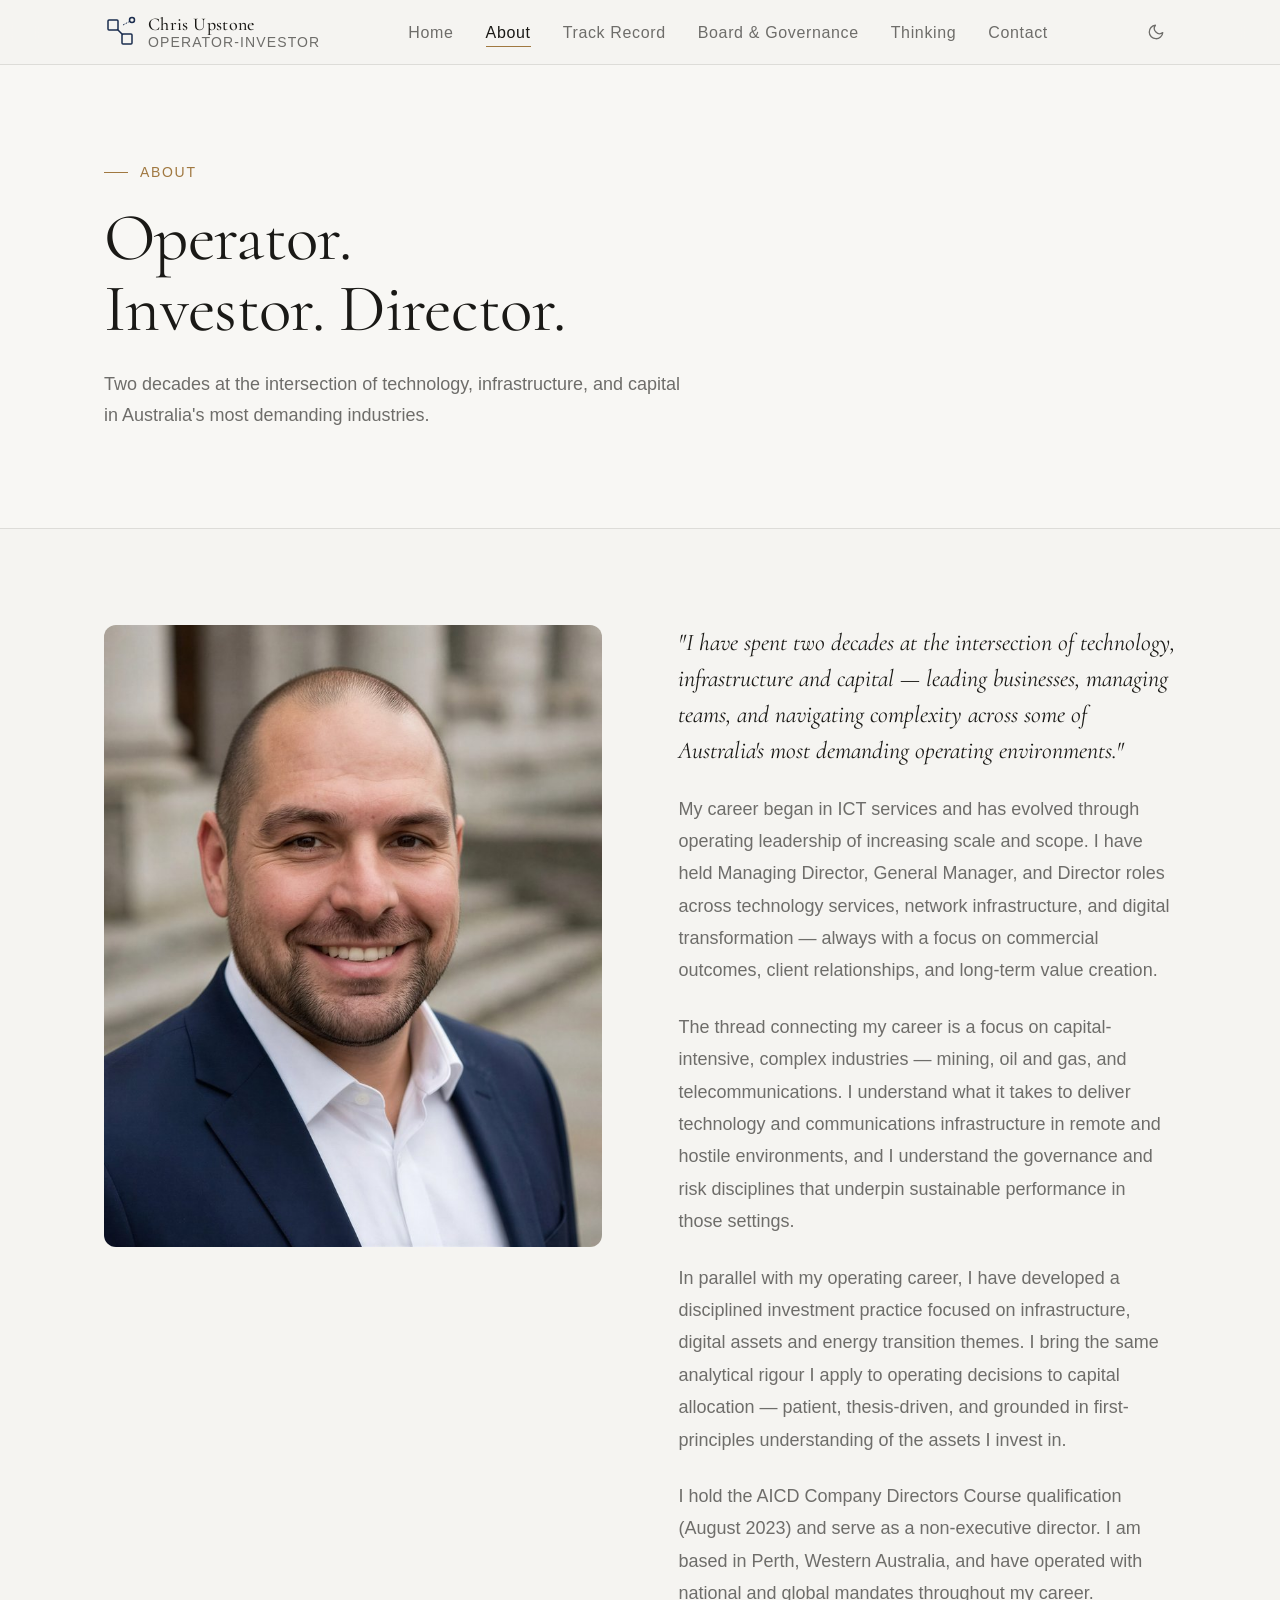
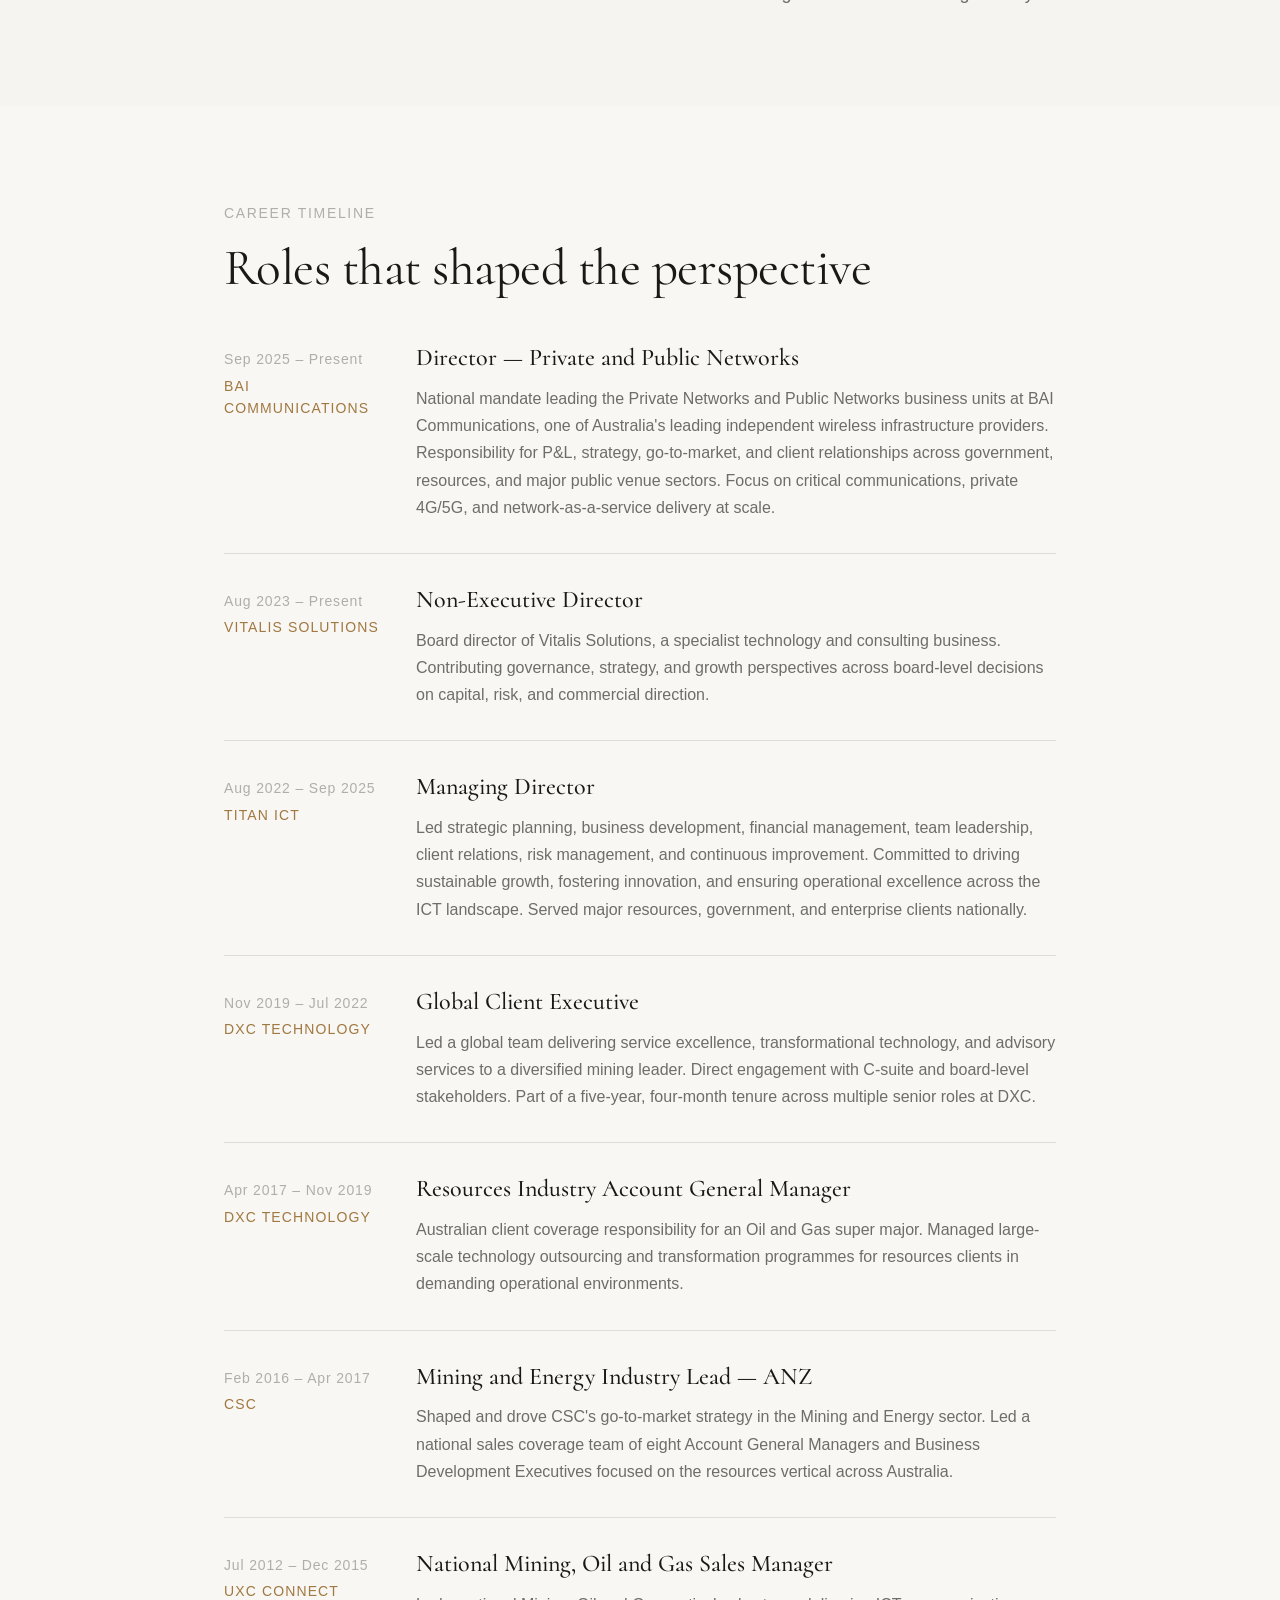
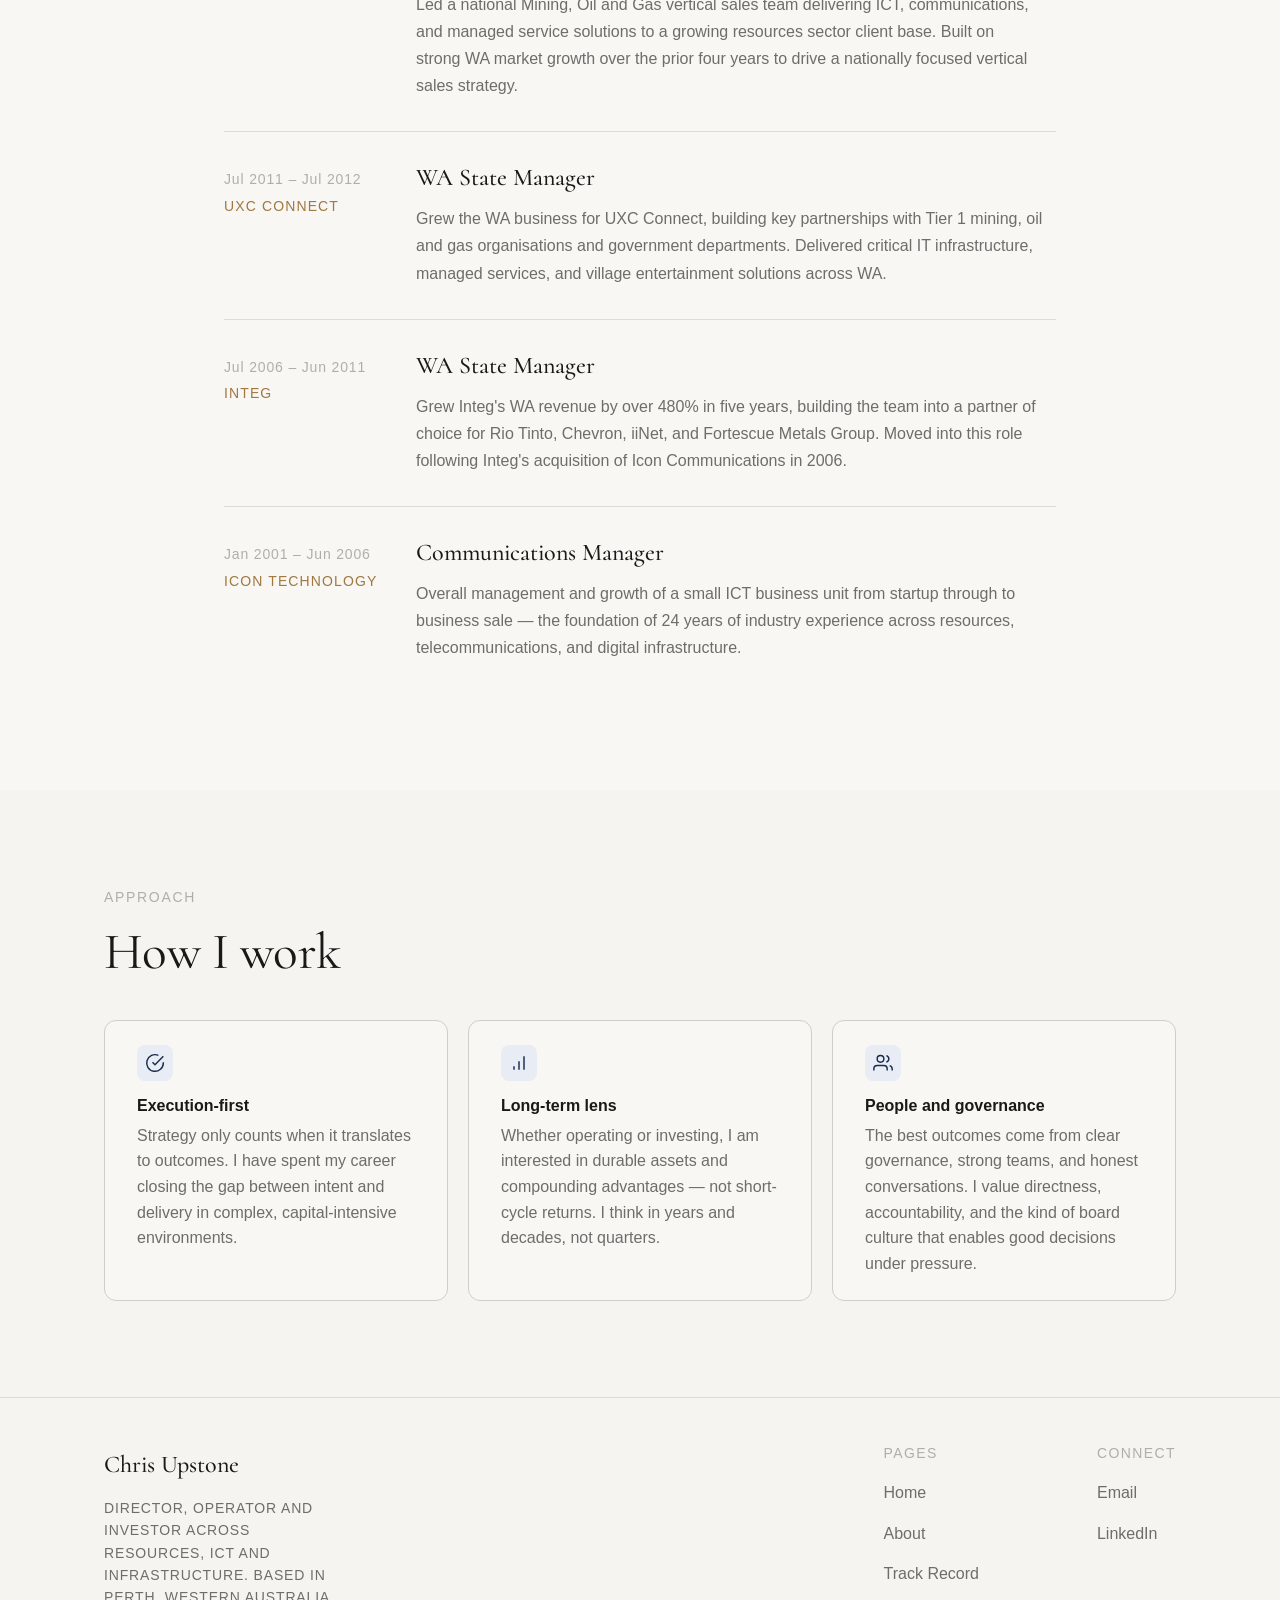
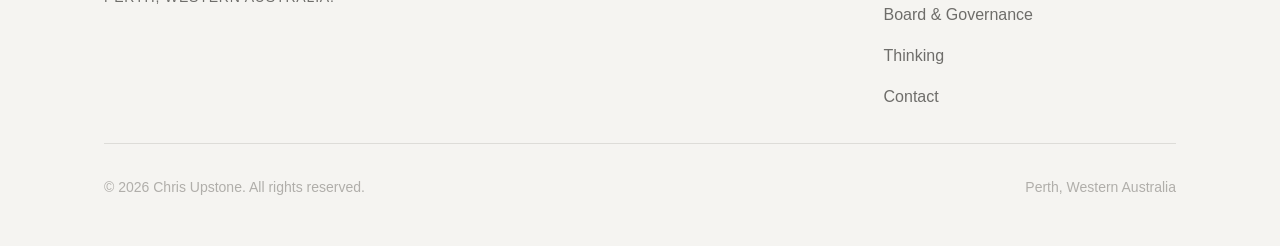
==== commit 21588c7b: "Remove Perth, Western Australia caption from About page portrait" ====
--- a/about.html
+++ b/about.html
@@ -14,6 +14,14 @@
   <meta property="og:title" content="About — Chris Upstone">
   <meta property="og:description" content="Operator-investor with 24 years' leadership in telecommunications, resources, and digital infrastructure.">
   <meta property="og:image" content="./assets/images/about-portrait.jpg">
+  <meta property="og:type" content="website">
+  <meta property="og:url" content="https://chrisupstone.me/about.html">
+  <meta name="twitter:card" content="summary_large_image">
+  <meta name="twitter:title" content="About — Chris Upstone">
+  <meta name="twitter:description" content="Operator-investor with 24 years' leadership in telecommunications, resources, and digital infrastructure.">
+  <meta name="twitter:image" content="https://chrisupstone.me/assets/images/about-portrait.jpg">
+
+  <link rel="icon" type="image/svg+xml" href="./assets/favicon.svg">
 
   <link rel="preconnect" href="https://fonts.googleapis.com">
   <link rel="preconnect" href="https://fonts.gstatic.com" crossorigin>
@@ -55,9 +63,6 @@
                 alt="Chris Upstone — senior executive, Perth Western Australia"
                 loading="lazy"
               >
-              <div class="about-image-caption">
-                Perth, Western Australia
-              </div>
             </div>
 
             <div class="about-text">
--- a/style.css
+++ b/style.css
@@ -1442,3 +1442,222 @@
   background: var(--color-accent);
   margin-right: var(--space-2);
 }
+
+/* -----------------------------------------------
+   ARTICLE CARD LINK WRAPPER
+   ----------------------------------------------- */
+.article-card-link {
+  text-decoration: none;
+  color: inherit;
+  display: block;
+}
+
+.article-card-link .article-card {
+  transition: transform 0.3s ease, box-shadow 0.3s ease;
+}
+
+.article-card-link:hover .article-card {
+  transform: translateY(-4px);
+}
+
+/* -----------------------------------------------
+   ARTICLE VIEW PAGE
+   ----------------------------------------------- */
+.article-view {
+  padding-top: var(--space-12);
+  padding-bottom: var(--space-20);
+}
+
+.article-view__header {
+  margin-bottom: var(--space-10);
+  text-align: center;
+}
+
+.back-link {
+  display: inline-flex;
+  align-items: center;
+  gap: var(--space-2);
+  font-size: var(--text-sm);
+  color: var(--color-text-muted);
+  text-decoration: none;
+  margin-bottom: var(--space-8);
+  transition: color 0.2s ease;
+}
+
+.back-link:hover {
+  color: var(--color-primary);
+}
+
+.article-view__category {
+  display: inline-block;
+  font-family: var(--font-body);
+  font-size: var(--text-xs);
+  font-weight: 500;
+  letter-spacing: 0.1em;
+  text-transform: uppercase;
+  color: var(--color-primary);
+  margin-bottom: var(--space-4);
+}
+
+.article-view__title {
+  font-family: var(--font-display);
+  font-size: clamp(2.5rem, 1rem + 5vw, 4.5rem);
+  font-weight: 600;
+  line-height: 1.1;
+  letter-spacing: -0.01em;
+  color: var(--color-text);
+  margin-bottom: var(--space-5);
+}
+
+.article-view__meta {
+  display: flex;
+  justify-content: center;
+  gap: var(--space-4);
+  font-size: var(--text-sm);
+  color: var(--color-text-faint);
+}
+
+.article-view__meta span {
+  display: inline-flex;
+  align-items: center;
+}
+
+.article-view__meta span:not(:last-child)::after {
+  content: '·';
+  margin-left: var(--space-4);
+  color: var(--color-border);
+}
+
+.article-view__figure {
+  margin: 0 0 var(--space-12);
+  border-radius: var(--radius-lg);
+  overflow: hidden;
+  aspect-ratio: 16/9;
+}
+
+.article-view__figure img {
+  width: 100%;
+  height: 100%;
+  object-fit: cover;
+}
+
+.article-view__body {
+  font-size: var(--text-base);
+  line-height: 1.8;
+  color: var(--color-text);
+}
+
+.article-view__lede {
+  font-family: var(--font-display);
+  font-size: var(--text-xl);
+  font-style: italic;
+  line-height: 1.5;
+  color: var(--color-text);
+  margin-bottom: var(--space-10);
+  max-width: 58ch;
+}
+
+.article-view__body h2 {
+  font-family: var(--font-display);
+  font-size: var(--text-2xl);
+  font-weight: 500;
+  color: var(--color-text);
+  margin-top: var(--space-12);
+  margin-bottom: var(--space-5);
+}
+
+.article-view__body p {
+  margin-bottom: var(--space-6);
+  max-width: 68ch;
+}
+
+.article-view__body strong {
+  font-weight: 600;
+  color: var(--color-text);
+}
+
+.article-view__footer {
+  margin-top: var(--space-16);
+  padding-top: var(--space-10);
+  border-top: 1px solid var(--color-border);
+  display: flex;
+  flex-direction: column;
+  align-items: center;
+  gap: var(--space-8);
+}
+
+.article-view__read-next {
+  margin-top: var(--space-12);
+  padding-top: var(--space-8);
+  border-top: 1px solid var(--color-border);
+}
+
+.article-view__read-next h3 {
+  font-family: 'Switzer', sans-serif;
+  font-size: var(--text-sm);
+  font-weight: 500;
+  color: var(--color-text-muted);
+  text-transform: uppercase;
+  letter-spacing: 0.08em;
+  margin-bottom: var(--space-5);
+}
+
+.article-view__read-next-links {
+  display: grid;
+  grid-template-columns: 1fr 1fr;
+  gap: var(--space-5);
+}
+
+.article-view__read-next-links a {
+  display: block;
+  padding: var(--space-5);
+  border: 1px solid var(--color-border);
+  border-radius: 8px;
+  text-decoration: none;
+  color: var(--color-text);
+  transition: border-color 0.2s ease, box-shadow 0.2s ease;
+}
+
+.article-view__read-next-links a:hover {
+  border-color: var(--color-accent, #c9a96e);
+  box-shadow: 0 2px 8px rgba(0,0,0,0.06);
+}
+
+.article-view__read-next-links a span {
+  display: block;
+  font-family: 'Switzer', sans-serif;
+  font-size: var(--text-xs);
+  font-weight: 500;
+  color: var(--color-text-muted);
+  text-transform: uppercase;
+  letter-spacing: 0.06em;
+  margin-bottom: var(--space-2);
+}
+
+.article-view__read-next-links a strong {
+  font-family: 'Cormorant', serif;
+  font-size: var(--text-lg);
+  font-weight: 500;
+  line-height: 1.3;
+}
+
+@media (max-width: 640px) {
+  .article-view__read-next-links {
+    grid-template-columns: 1fr;
+  }
+}
+
+.article-view__share {
+  display: flex;
+  justify-content: center;
+}
+
+@media (max-width: 768px) {
+  .article-view__meta {
+    flex-direction: column;
+    gap: var(--space-2);
+  }
+  .article-view__meta span:not(:last-child)::after {
+    display: none;
+  }
+}
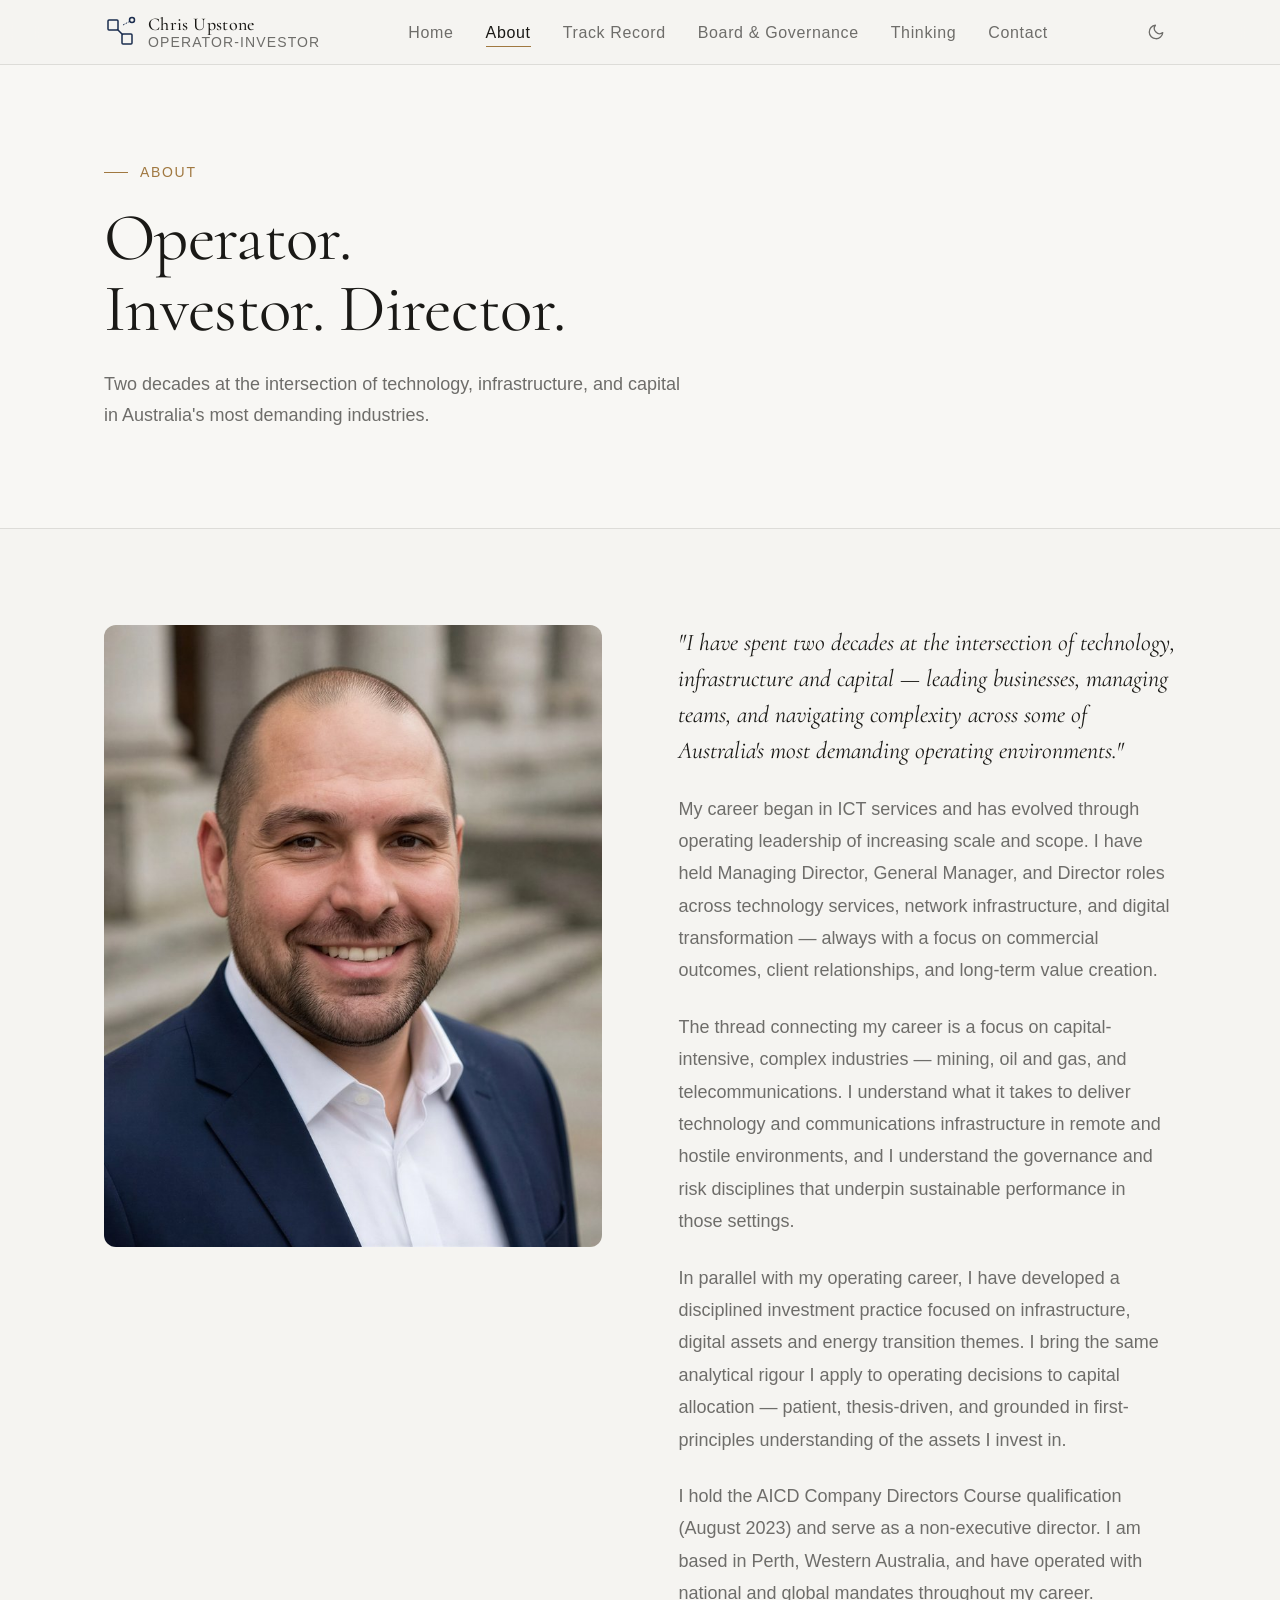
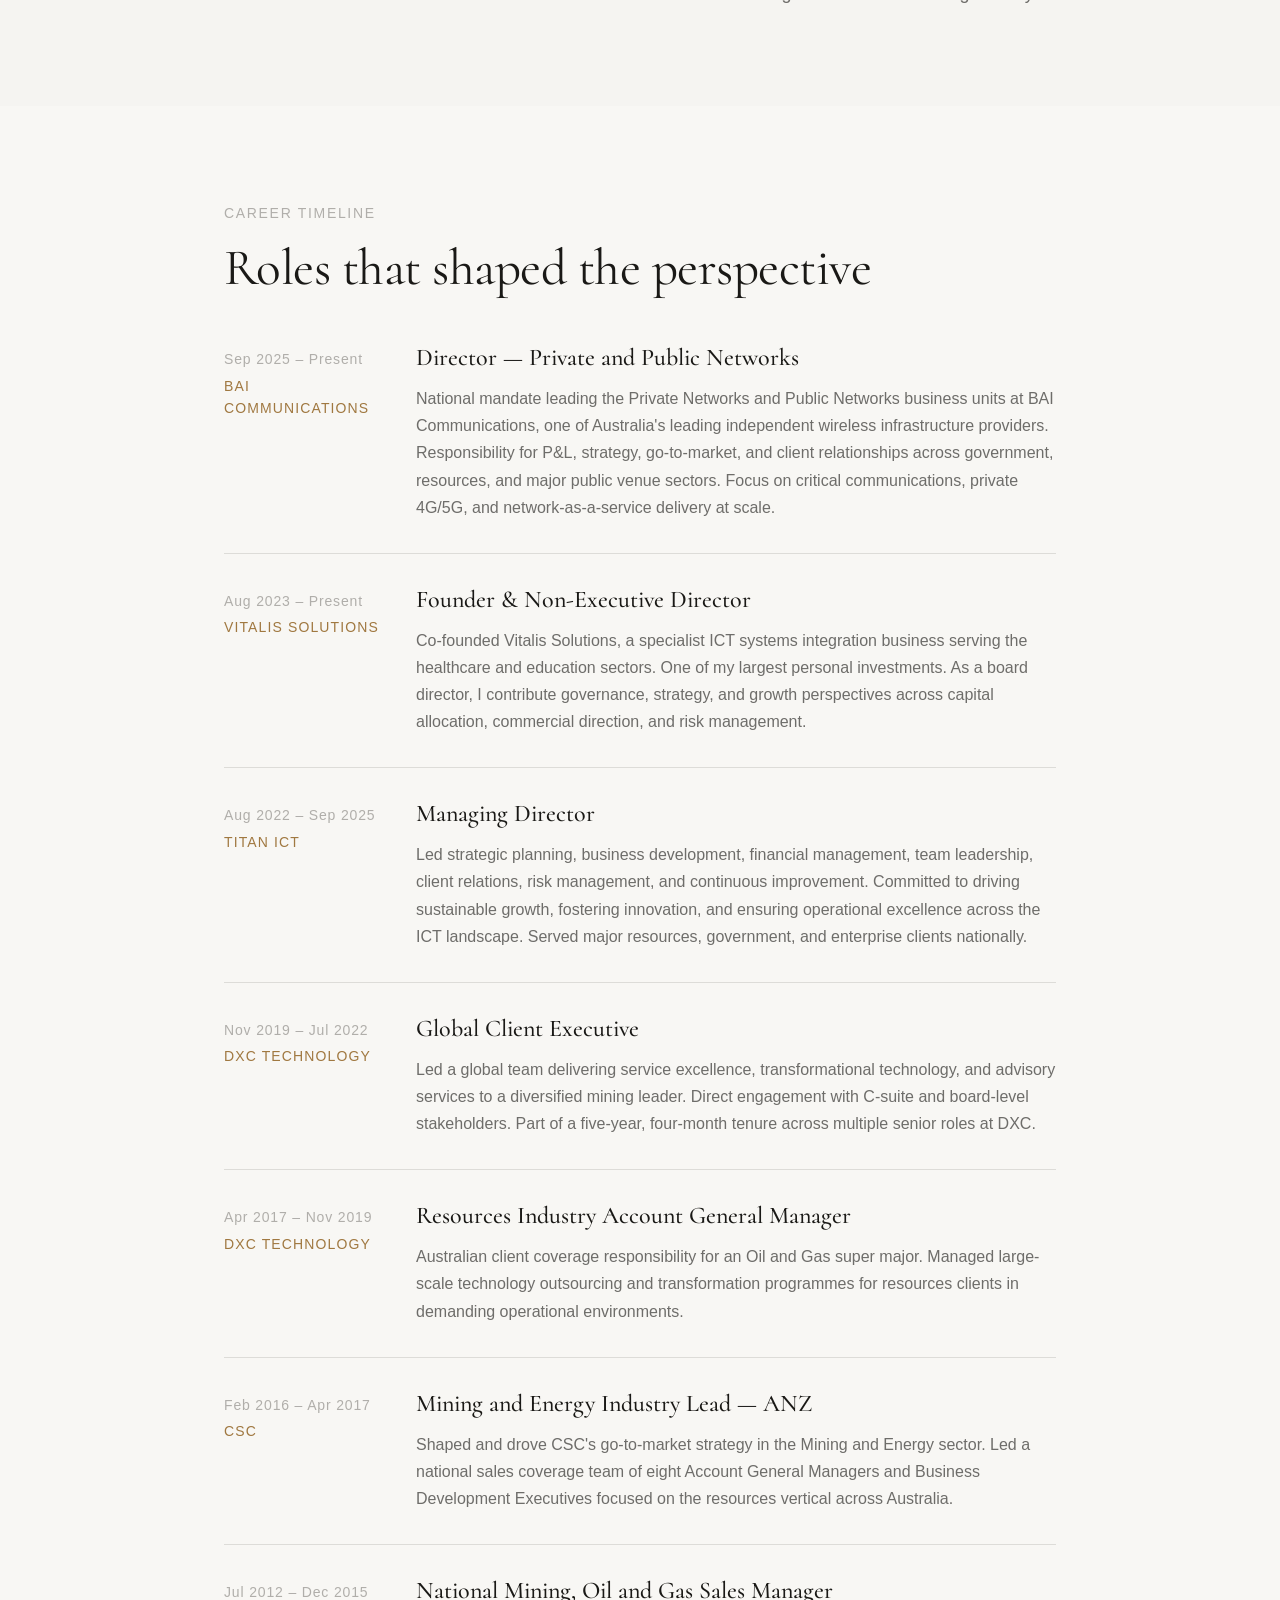
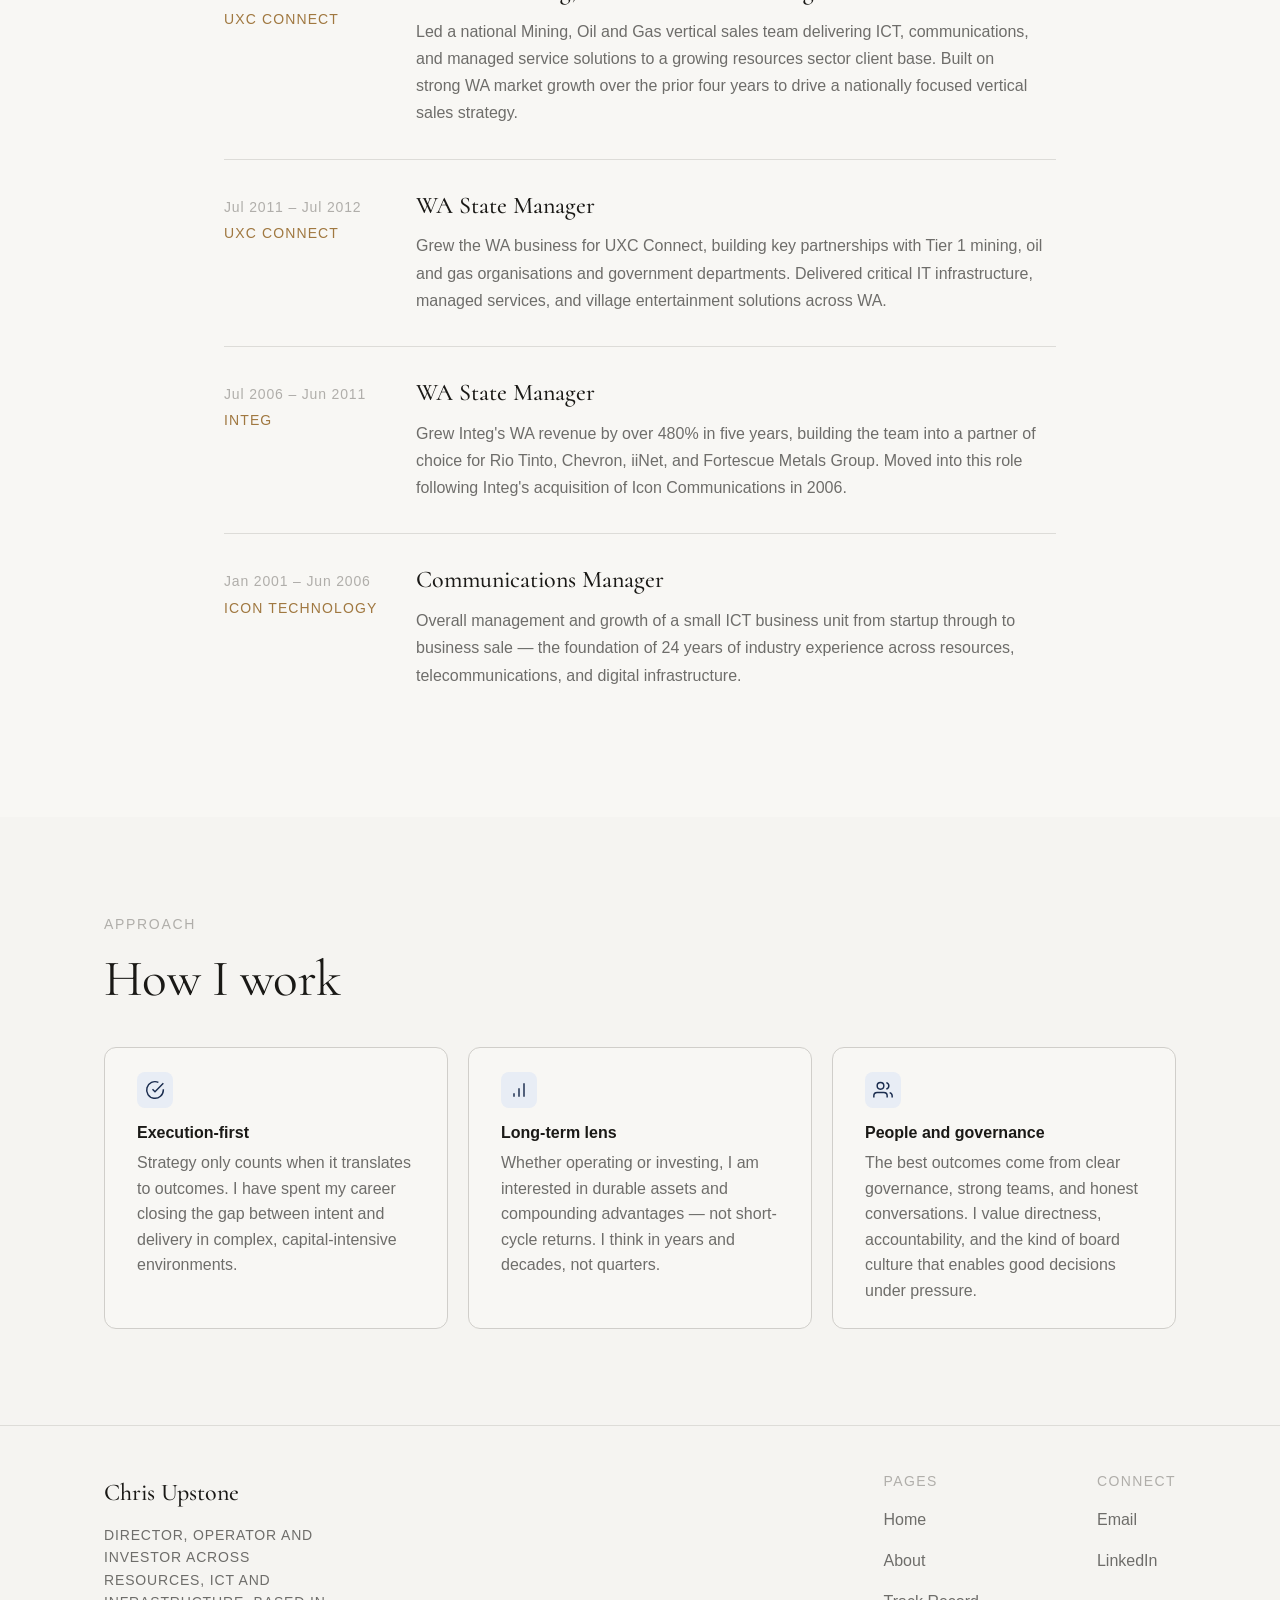
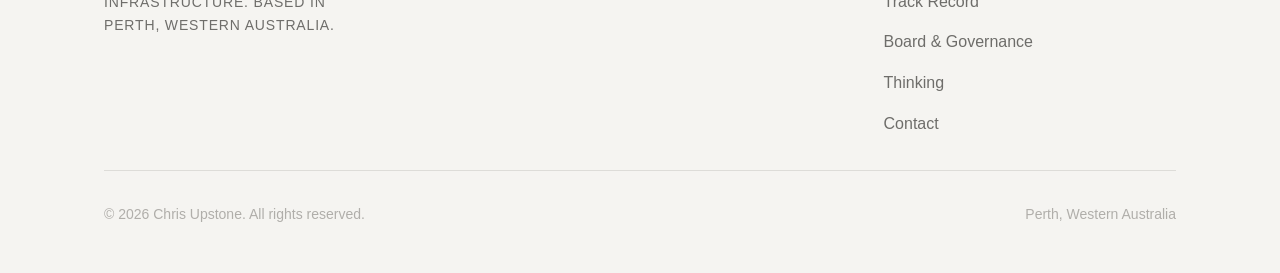
==== commit c241852d: "Add Vitalis Solutions as founder, healthcare/education ICT, largest investment - Board page: 'Founde" ====
--- a/about.html
+++ b/about.html
@@ -125,9 +125,9 @@
                 <span class="career-item__co">Vitalis Solutions</span>
               </div>
               <div class="career-item__content">
-                <h3 class="career-item__role">Non-Executive Director</h3>
-                <p class="career-item__desc">
-                  Board director of Vitalis Solutions, a specialist technology and consulting business. Contributing governance, strategy, and growth perspectives across board-level decisions on capital, risk, and commercial direction.
+                <h3 class="career-item__role">Founder & Non-Executive Director</h3>
+                <p class="career-item__desc">
+                  Co-founded Vitalis Solutions, a specialist ICT systems integration business serving the healthcare and education sectors. One of my largest personal investments. As a board director, I contribute governance, strategy, and growth perspectives across capital allocation, commercial direction, and risk management.
                 </p>
               </div>
             </div>
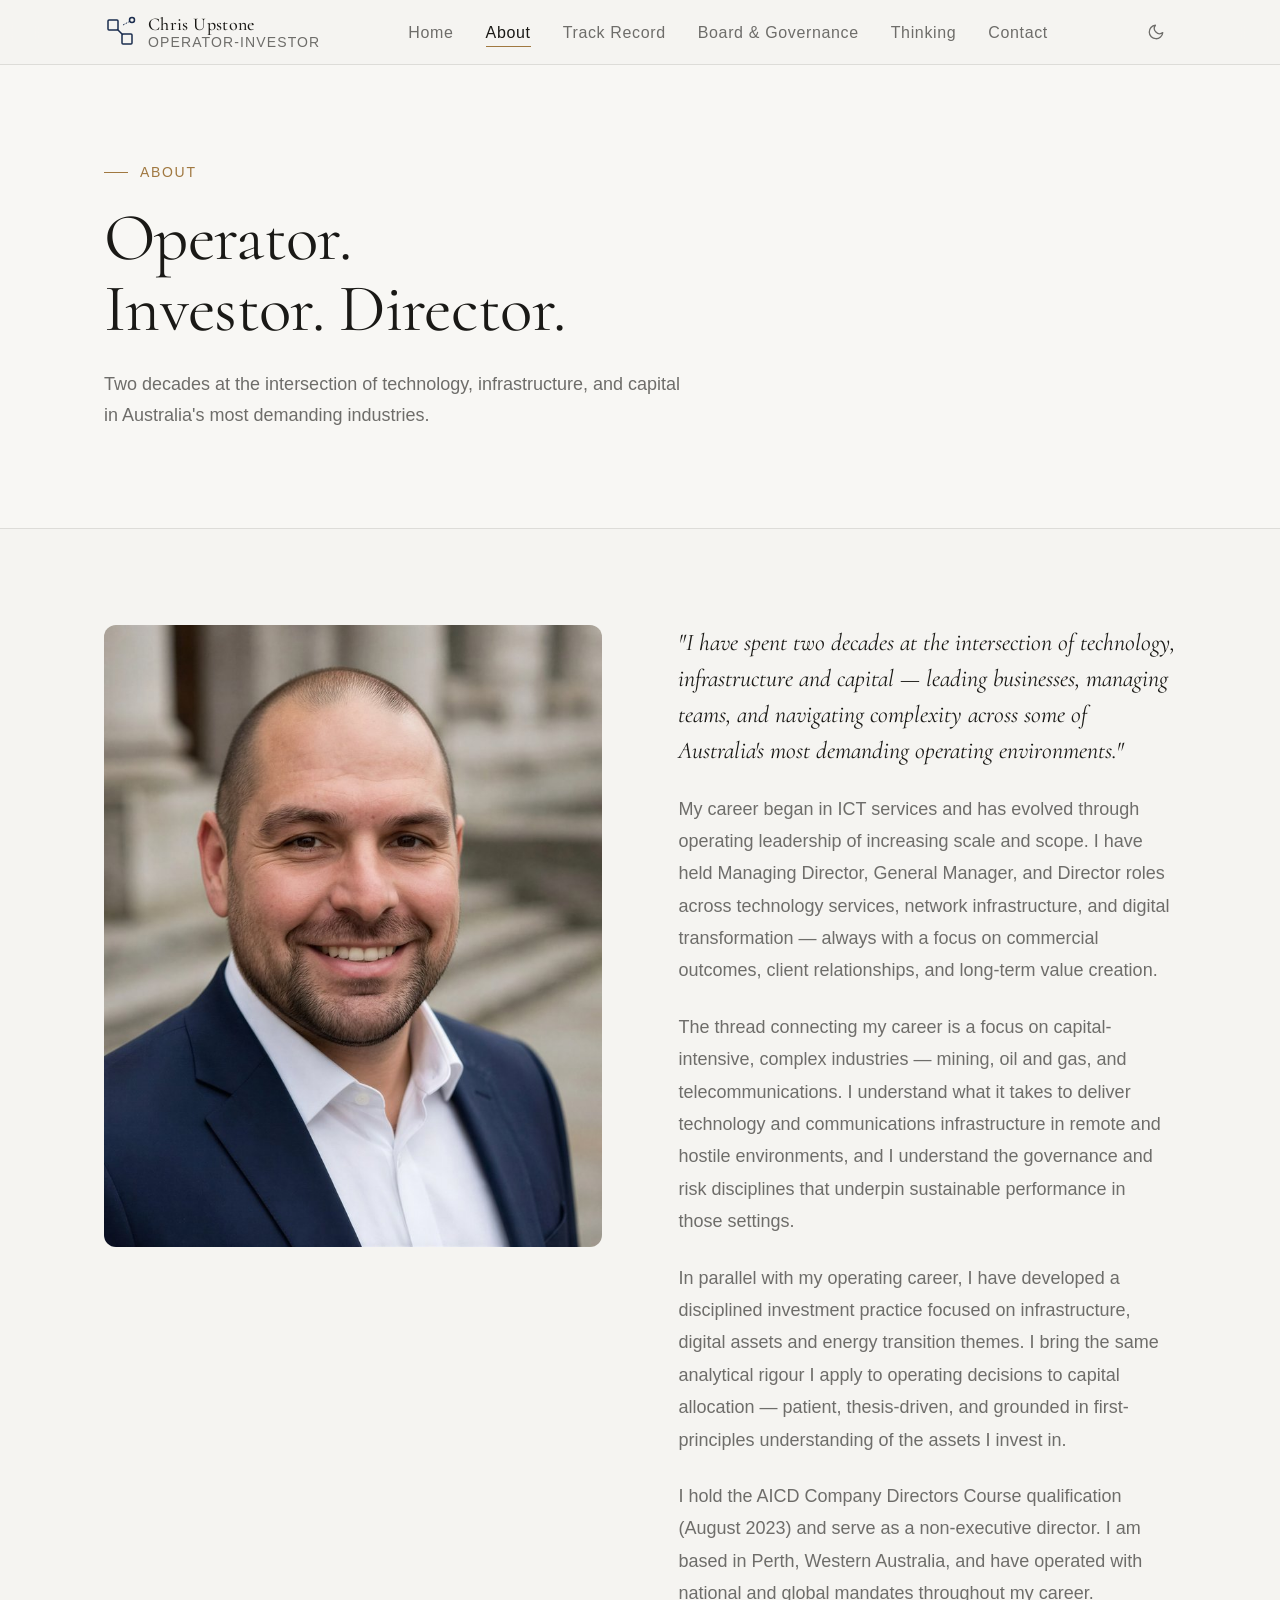
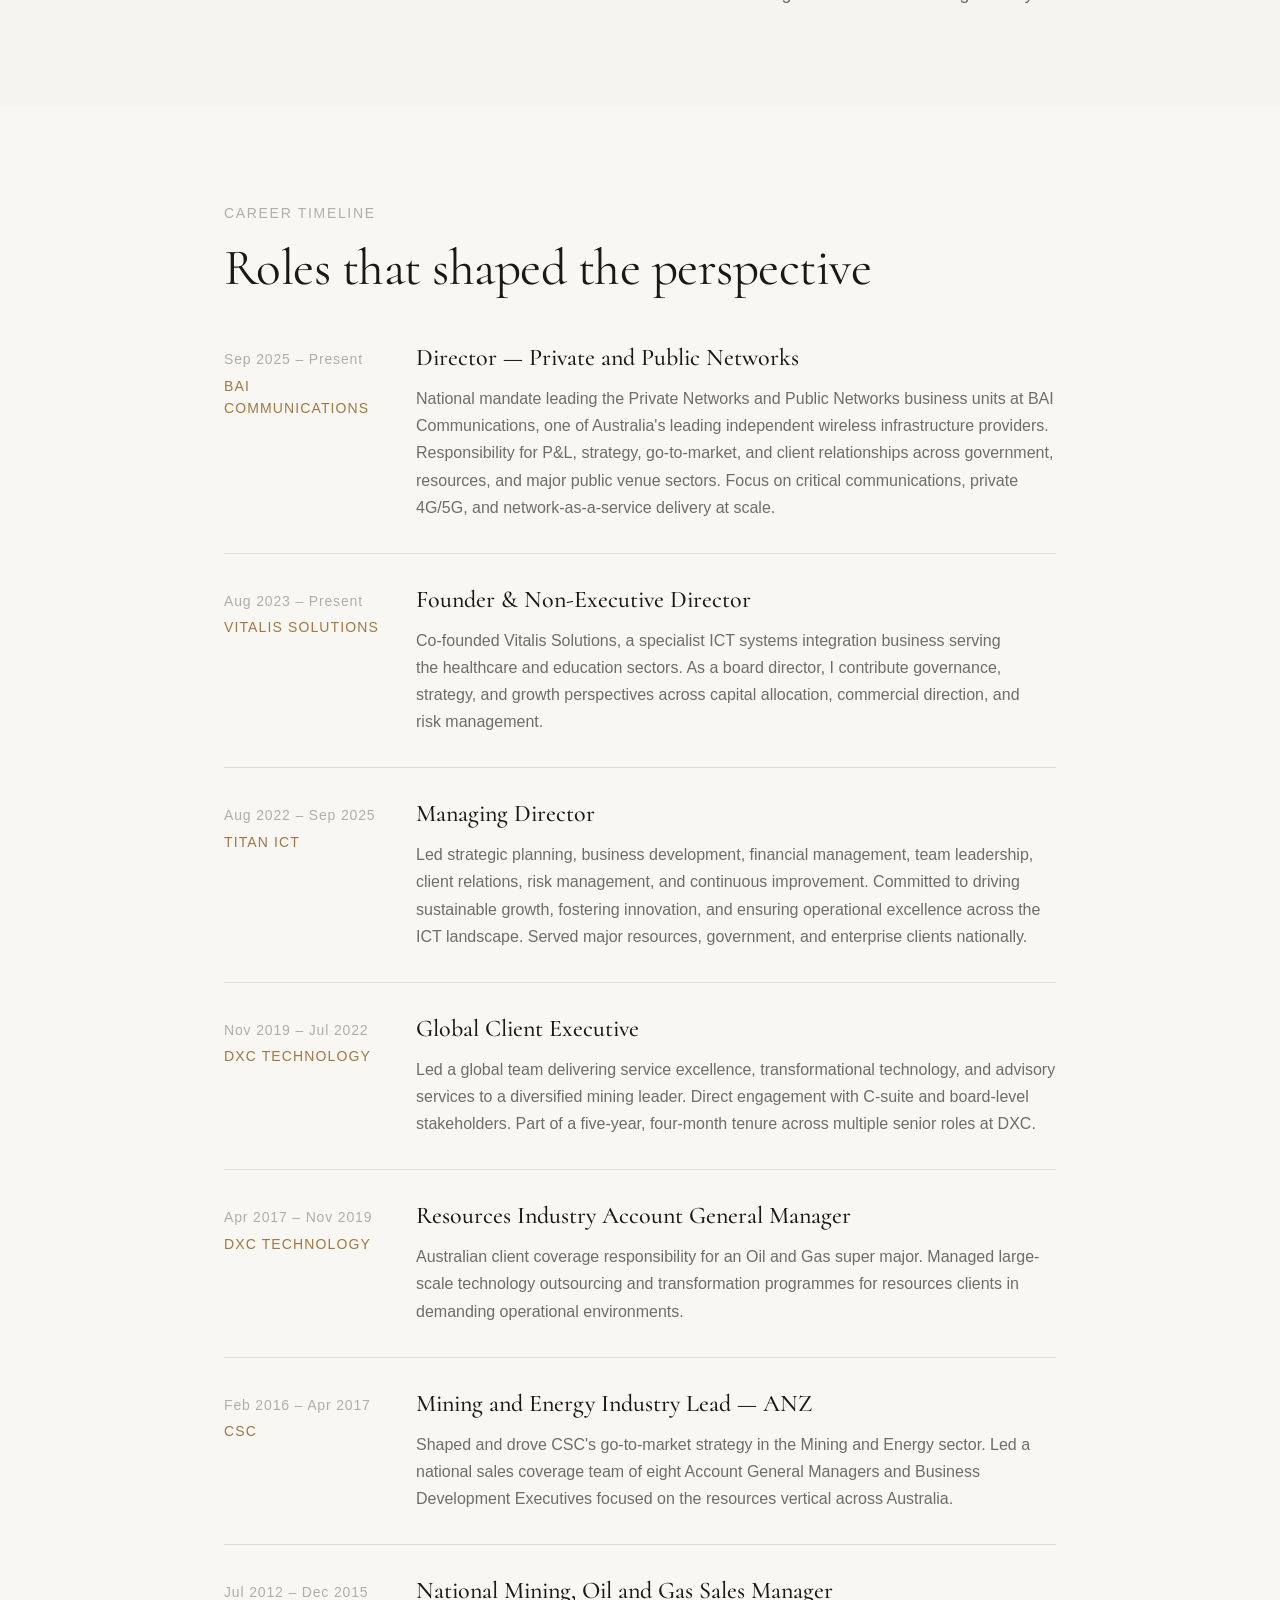
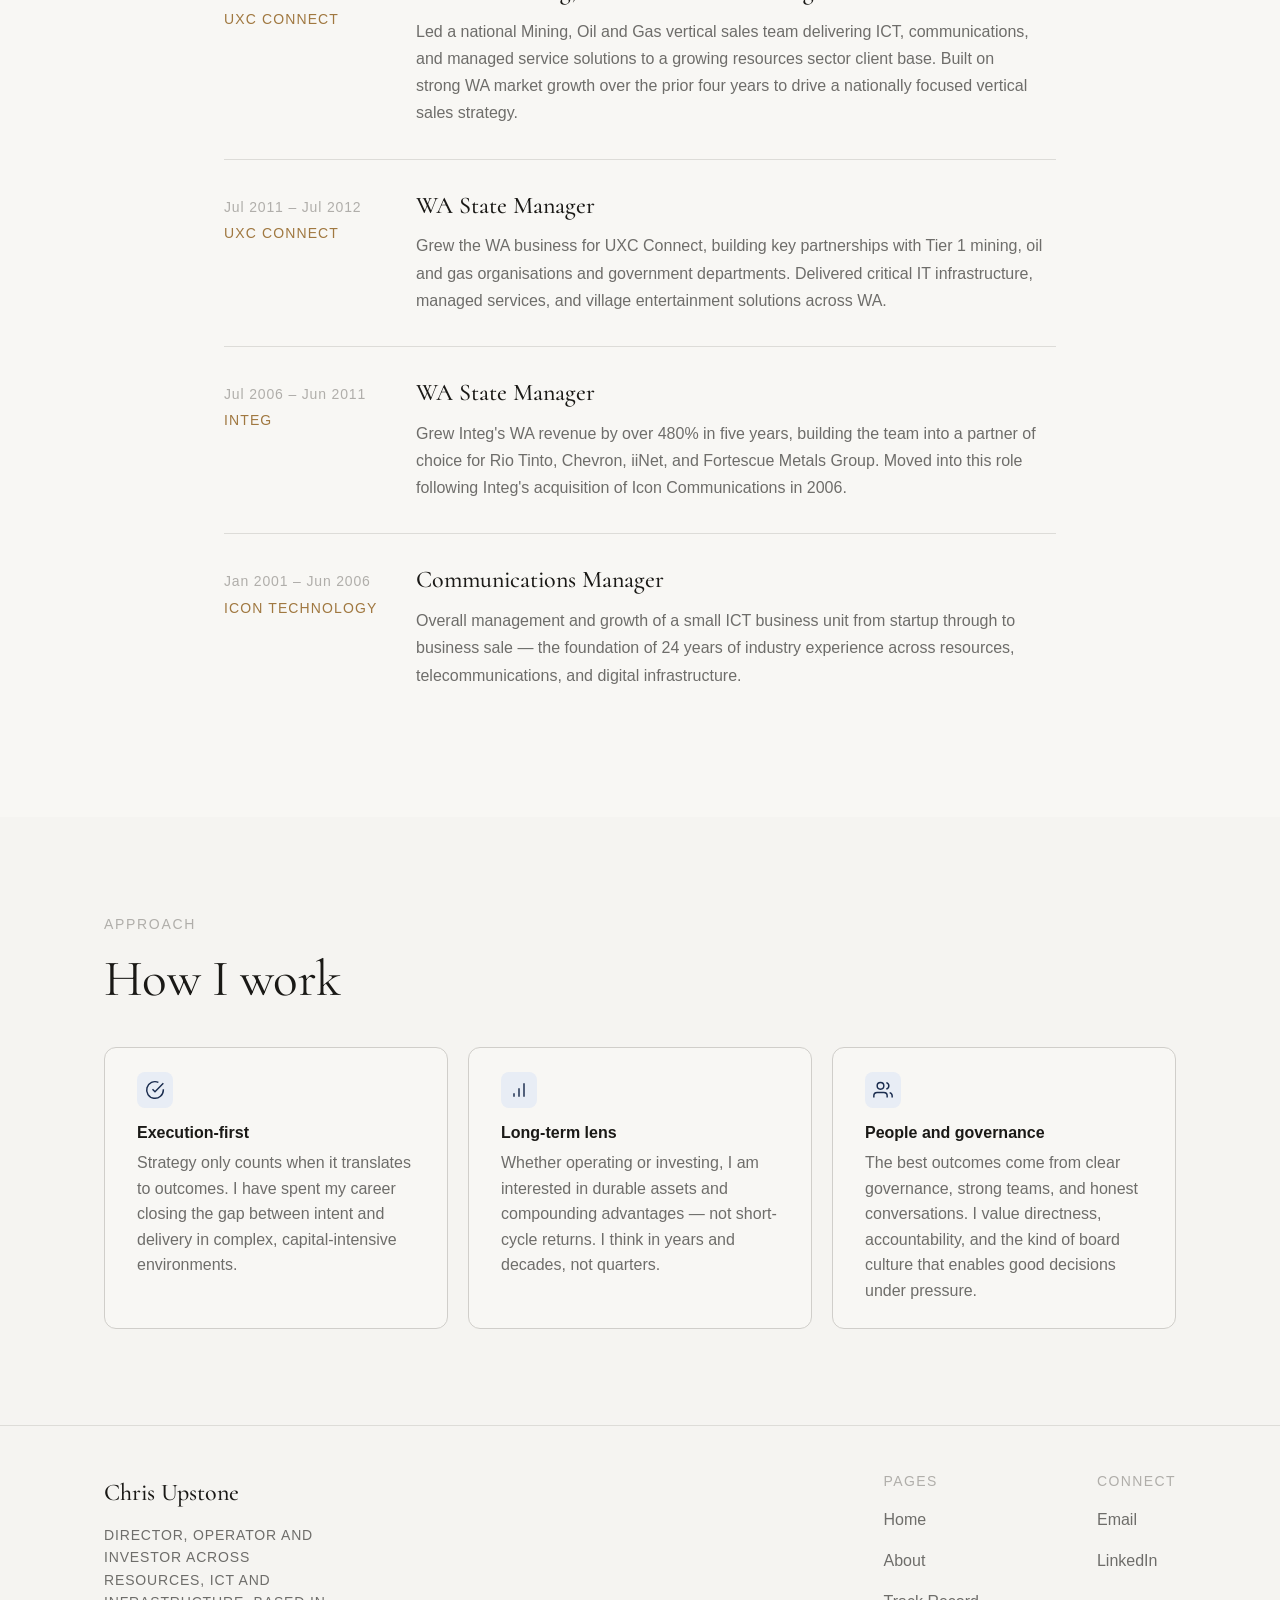
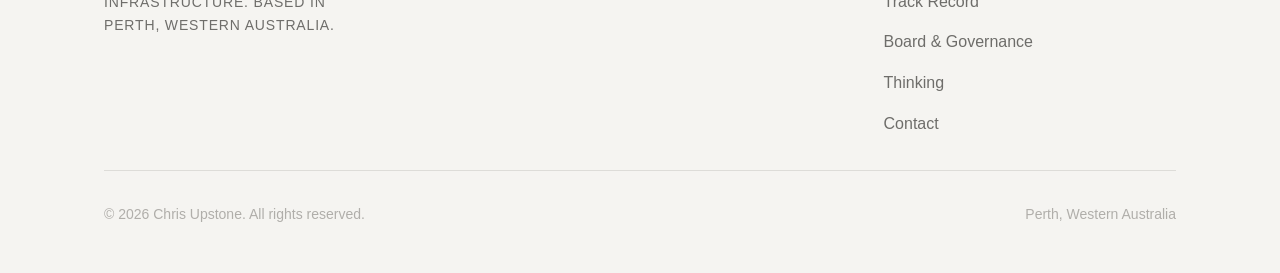
==== commit 862aee25: "Remove 'One of my largest personal investments' from About and Board pages" ====
--- a/about.html
+++ b/about.html
@@ -127,7 +127,7 @@
               <div class="career-item__content">
                 <h3 class="career-item__role">Founder & Non-Executive Director</h3>
                 <p class="career-item__desc">
-                  Co-founded Vitalis Solutions, a specialist ICT systems integration business serving the healthcare and education sectors. One of my largest personal investments. As a board director, I contribute governance, strategy, and growth perspectives across capital allocation, commercial direction, and risk management.
+                  Co-founded Vitalis Solutions, a specialist ICT systems integration business serving the healthcare and education sectors. As a board director, I contribute governance, strategy, and growth perspectives across capital allocation, commercial direction, and risk management.
                 </p>
               </div>
             </div>
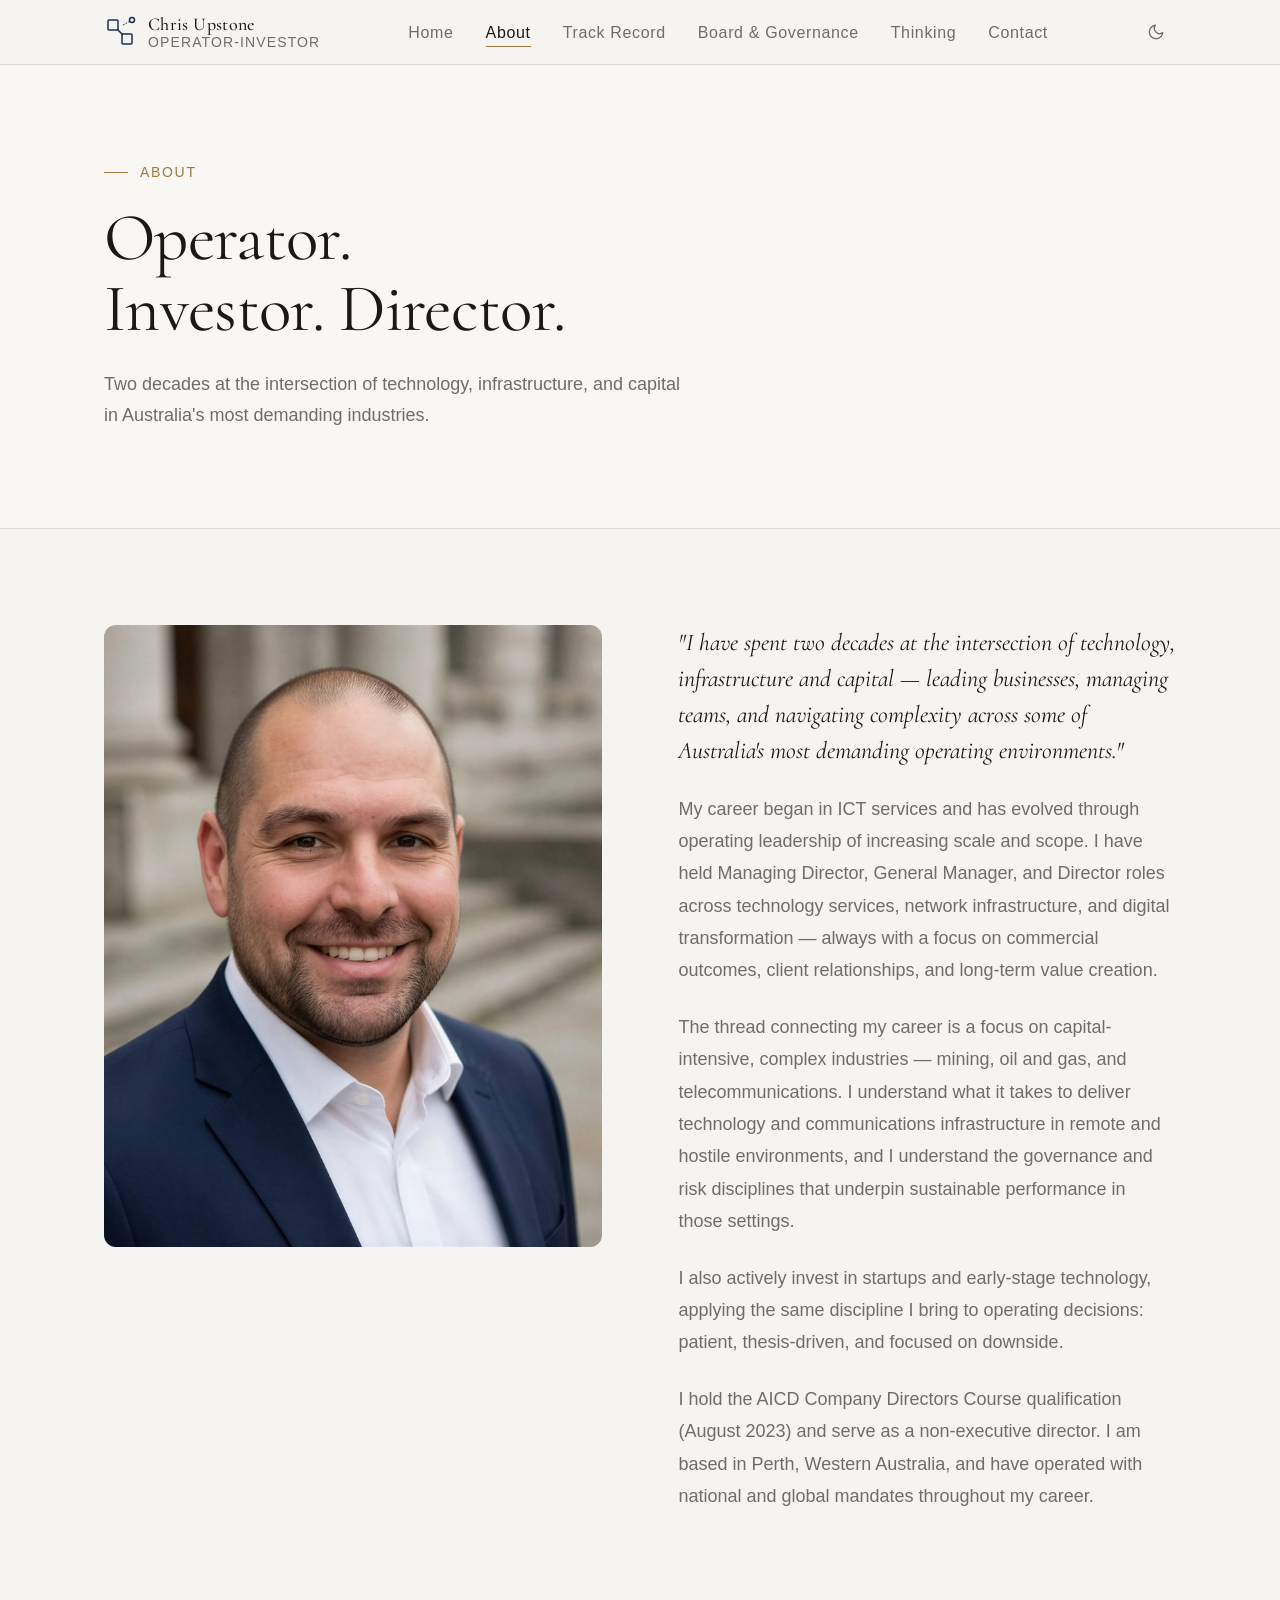
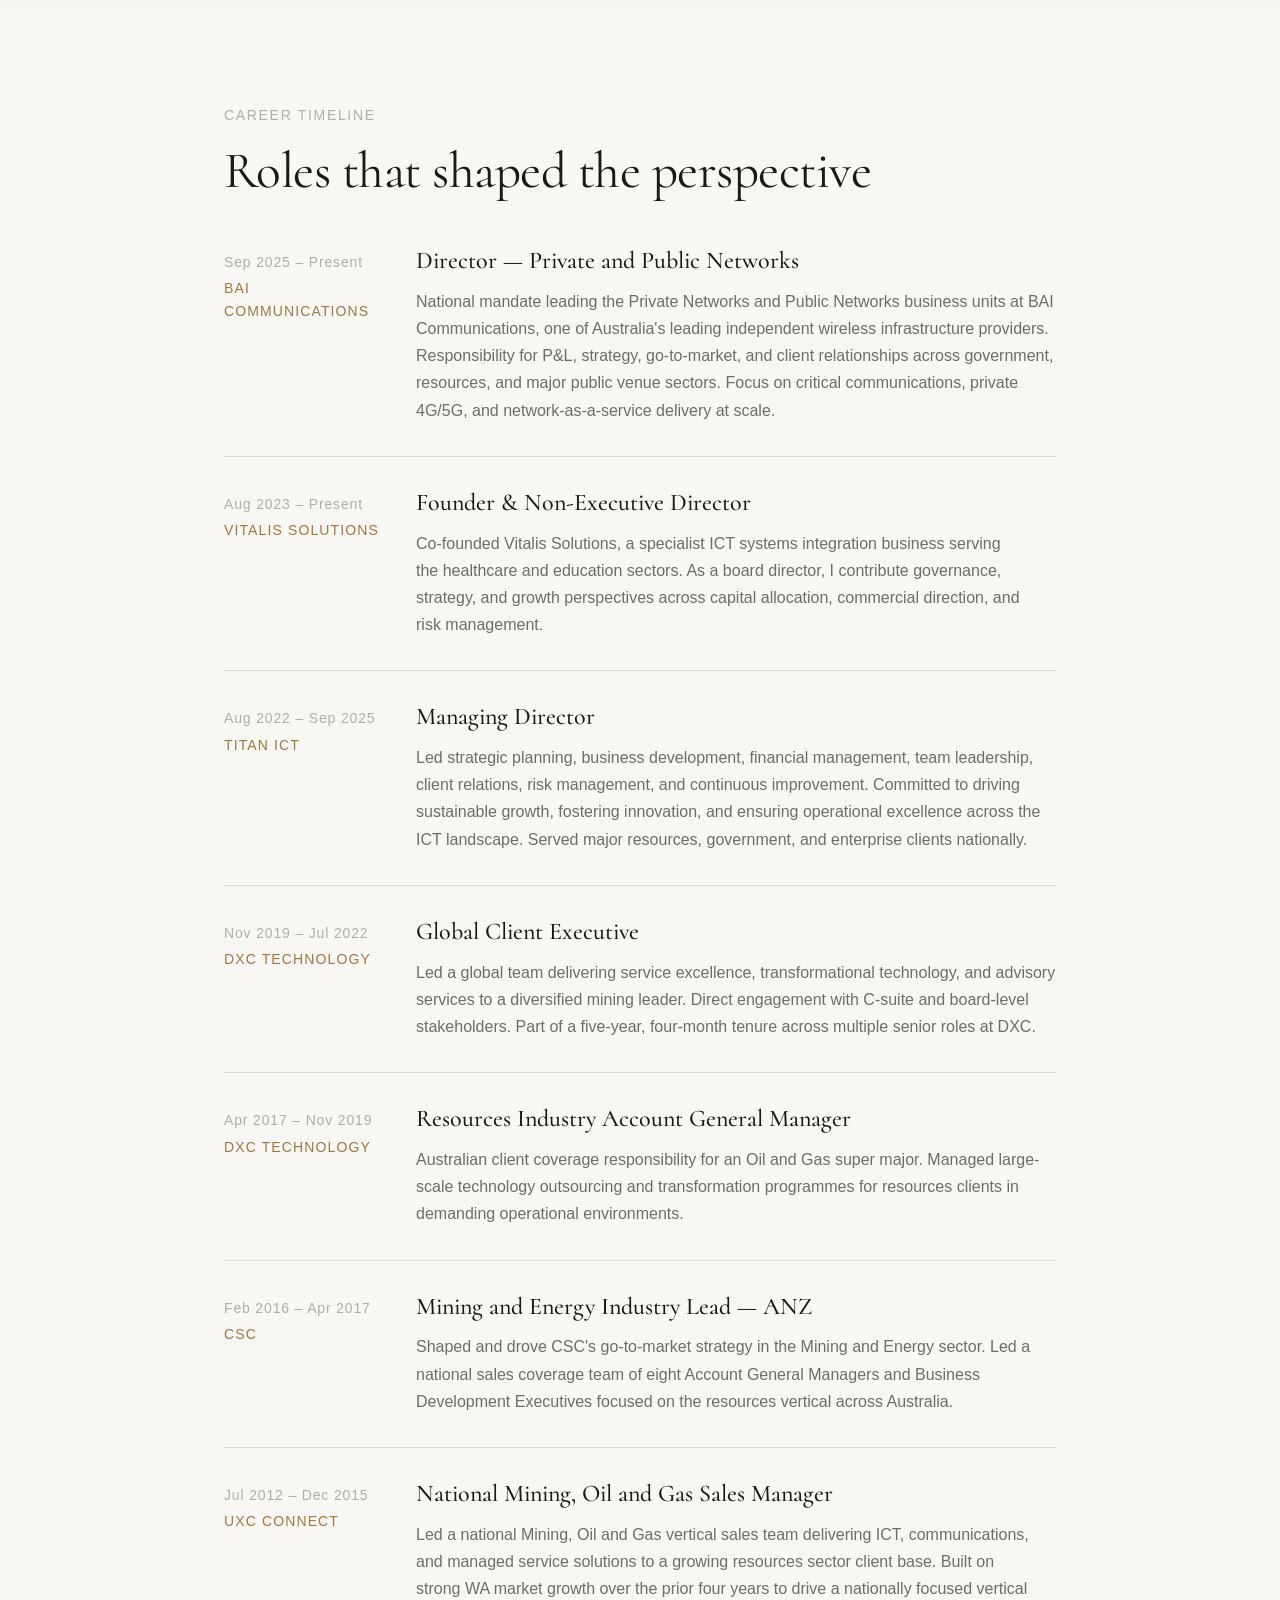
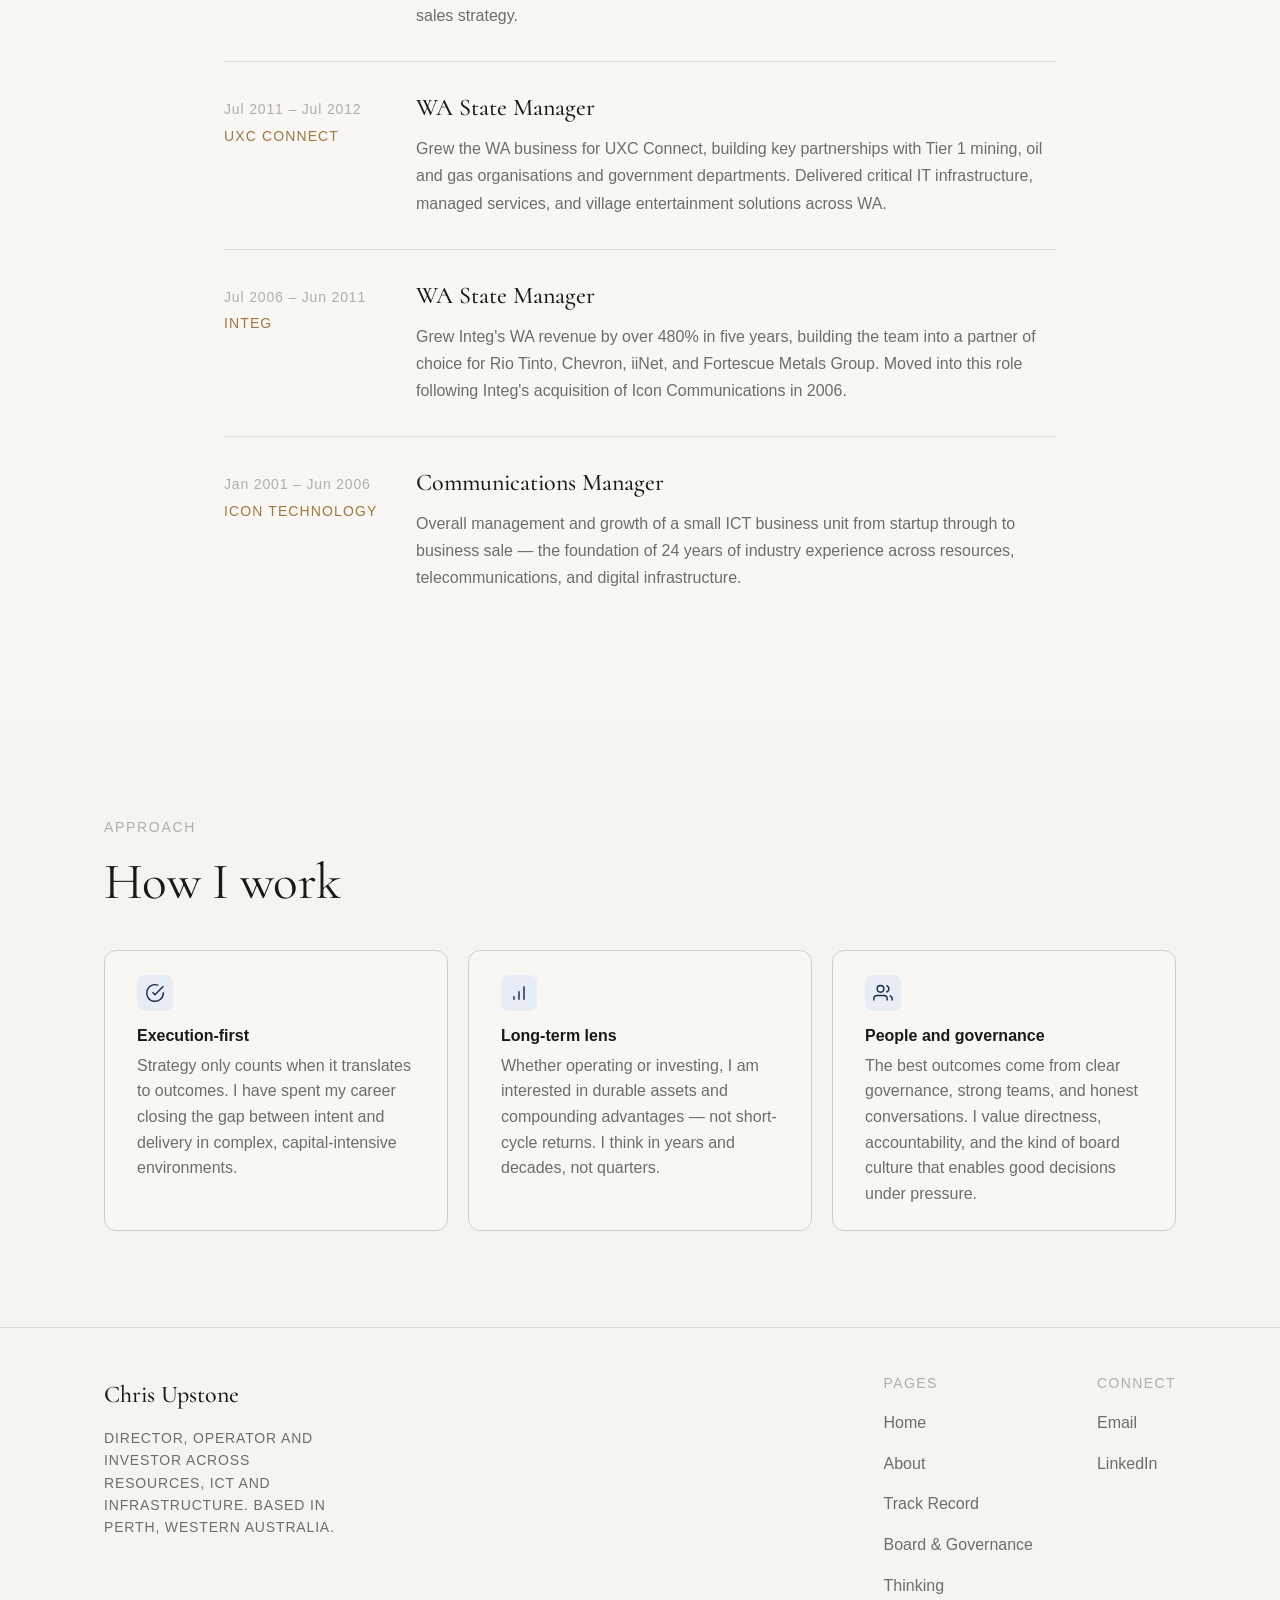
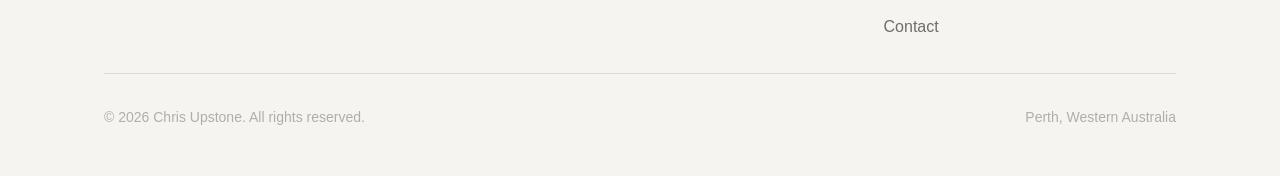
==== commit d51a3c3f: "Dial back investor positioning — operator first, investor second Homepage: - Hero sub-copy: investin" ====
--- a/about.html
+++ b/about.html
@@ -80,7 +80,7 @@
               </p>
 
               <p class="reveal reveal--delay-2">
-                In parallel with my operating career, I have developed a disciplined investment practice focused on infrastructure, digital assets and energy transition themes. I bring the same analytical rigour I apply to operating decisions to capital allocation — patient, thesis-driven, and grounded in first-principles understanding of the assets I invest in.
+                I also actively invest in startups and early-stage technology, applying the same discipline I bring to operating decisions: patient, thesis-driven, and focused on downside.
               </p>
 
               <p class="reveal reveal--delay-3">
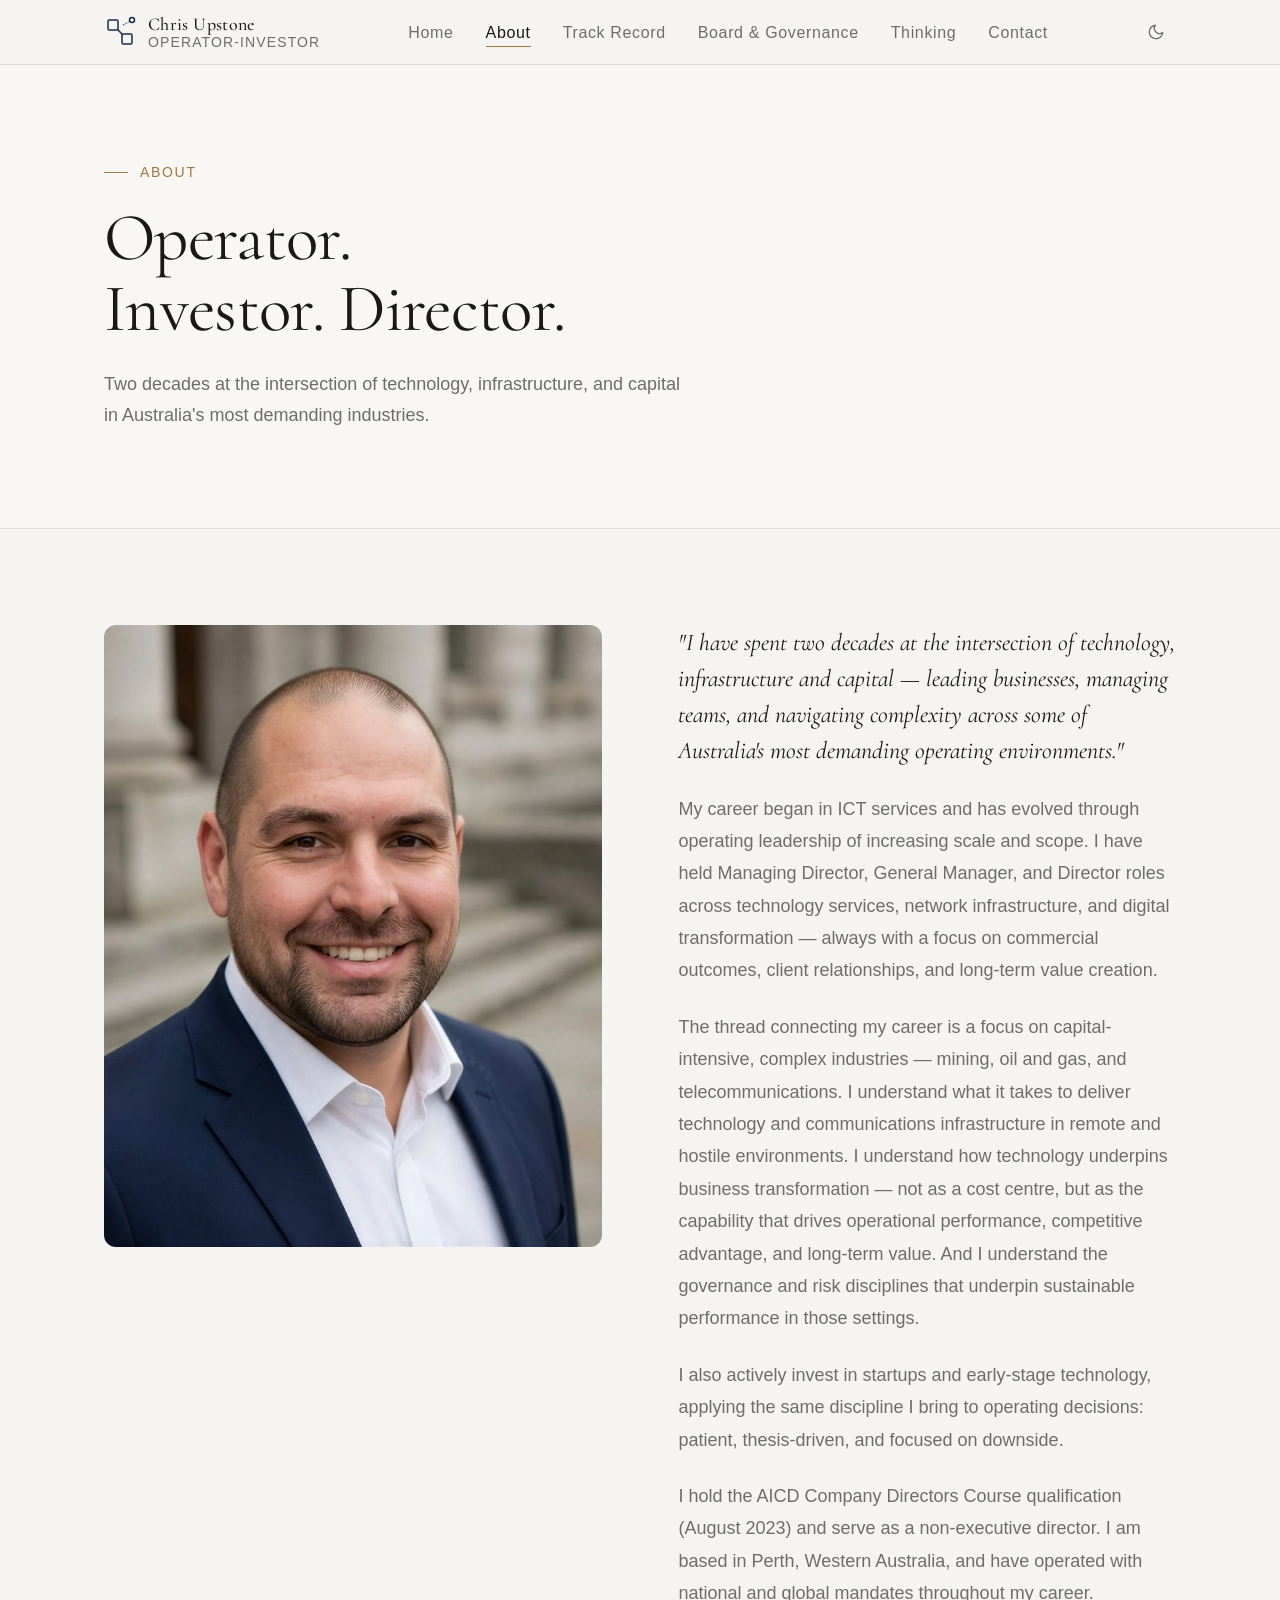
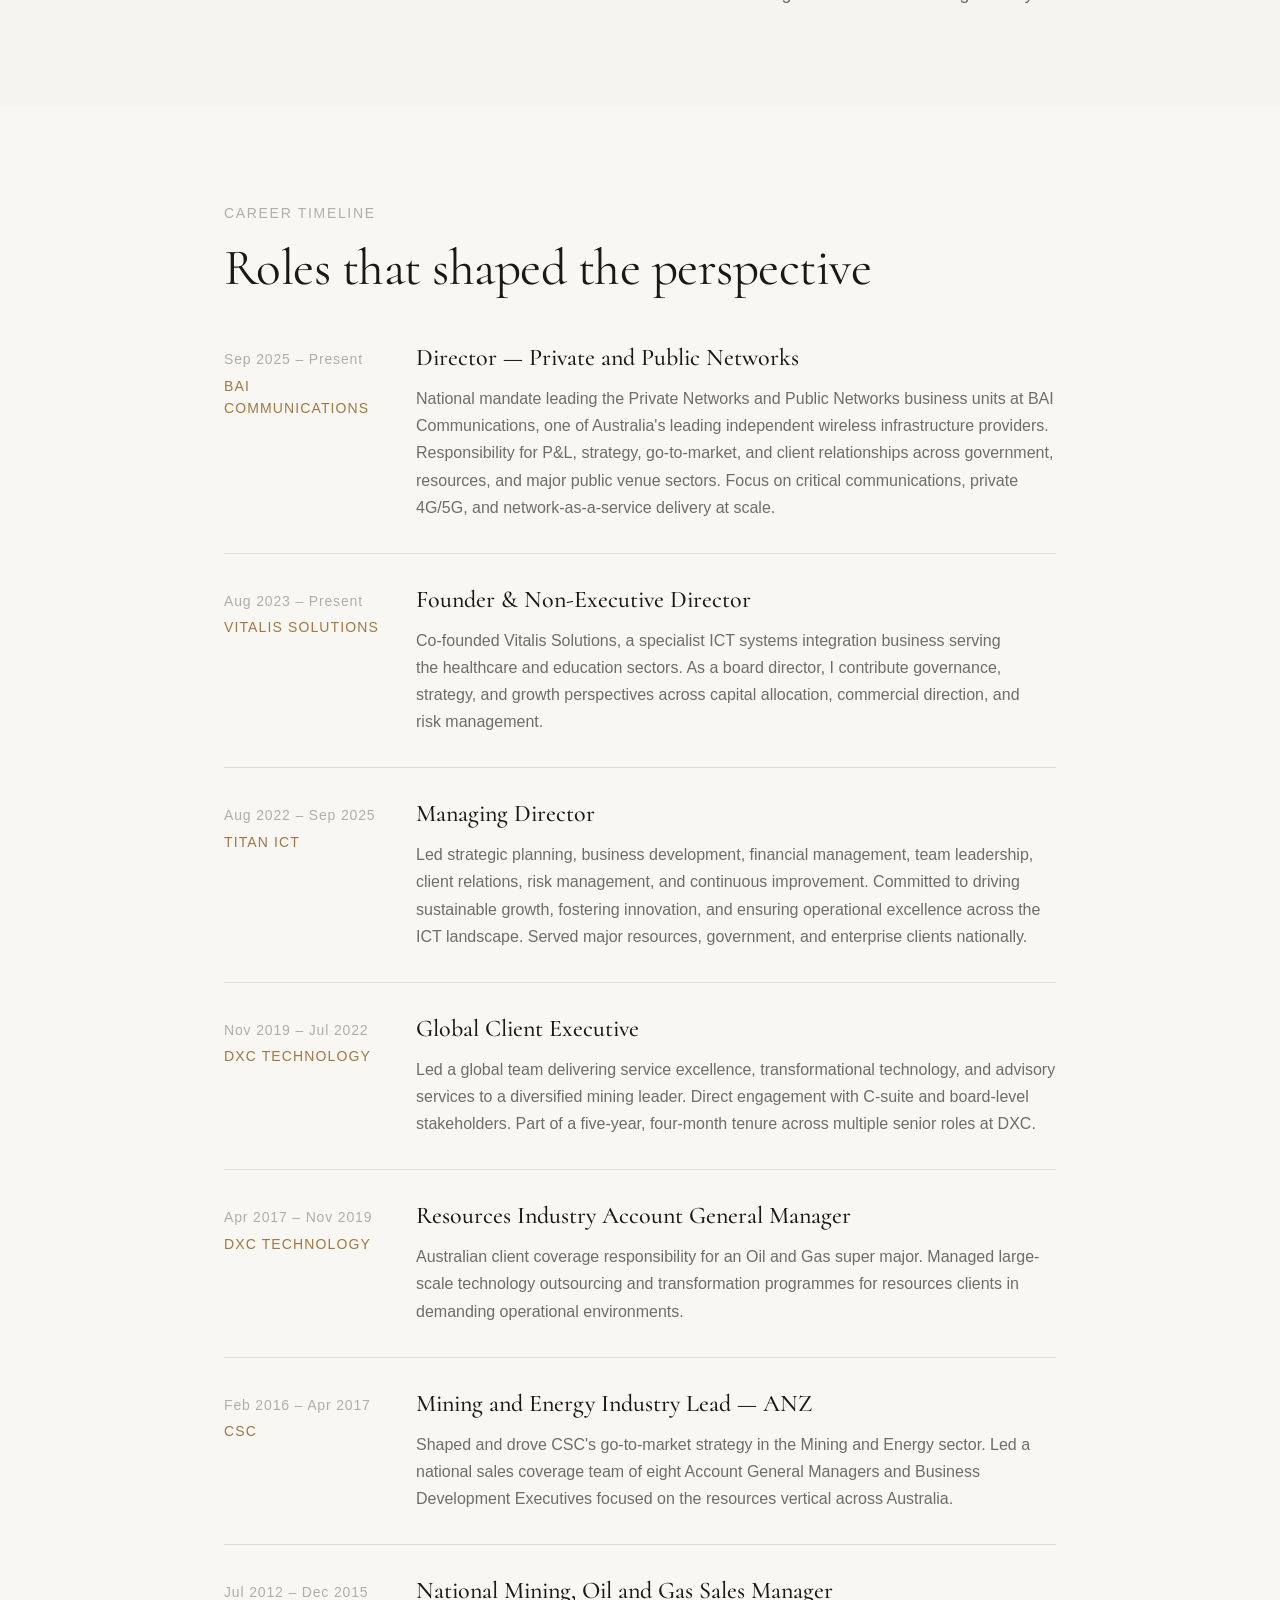
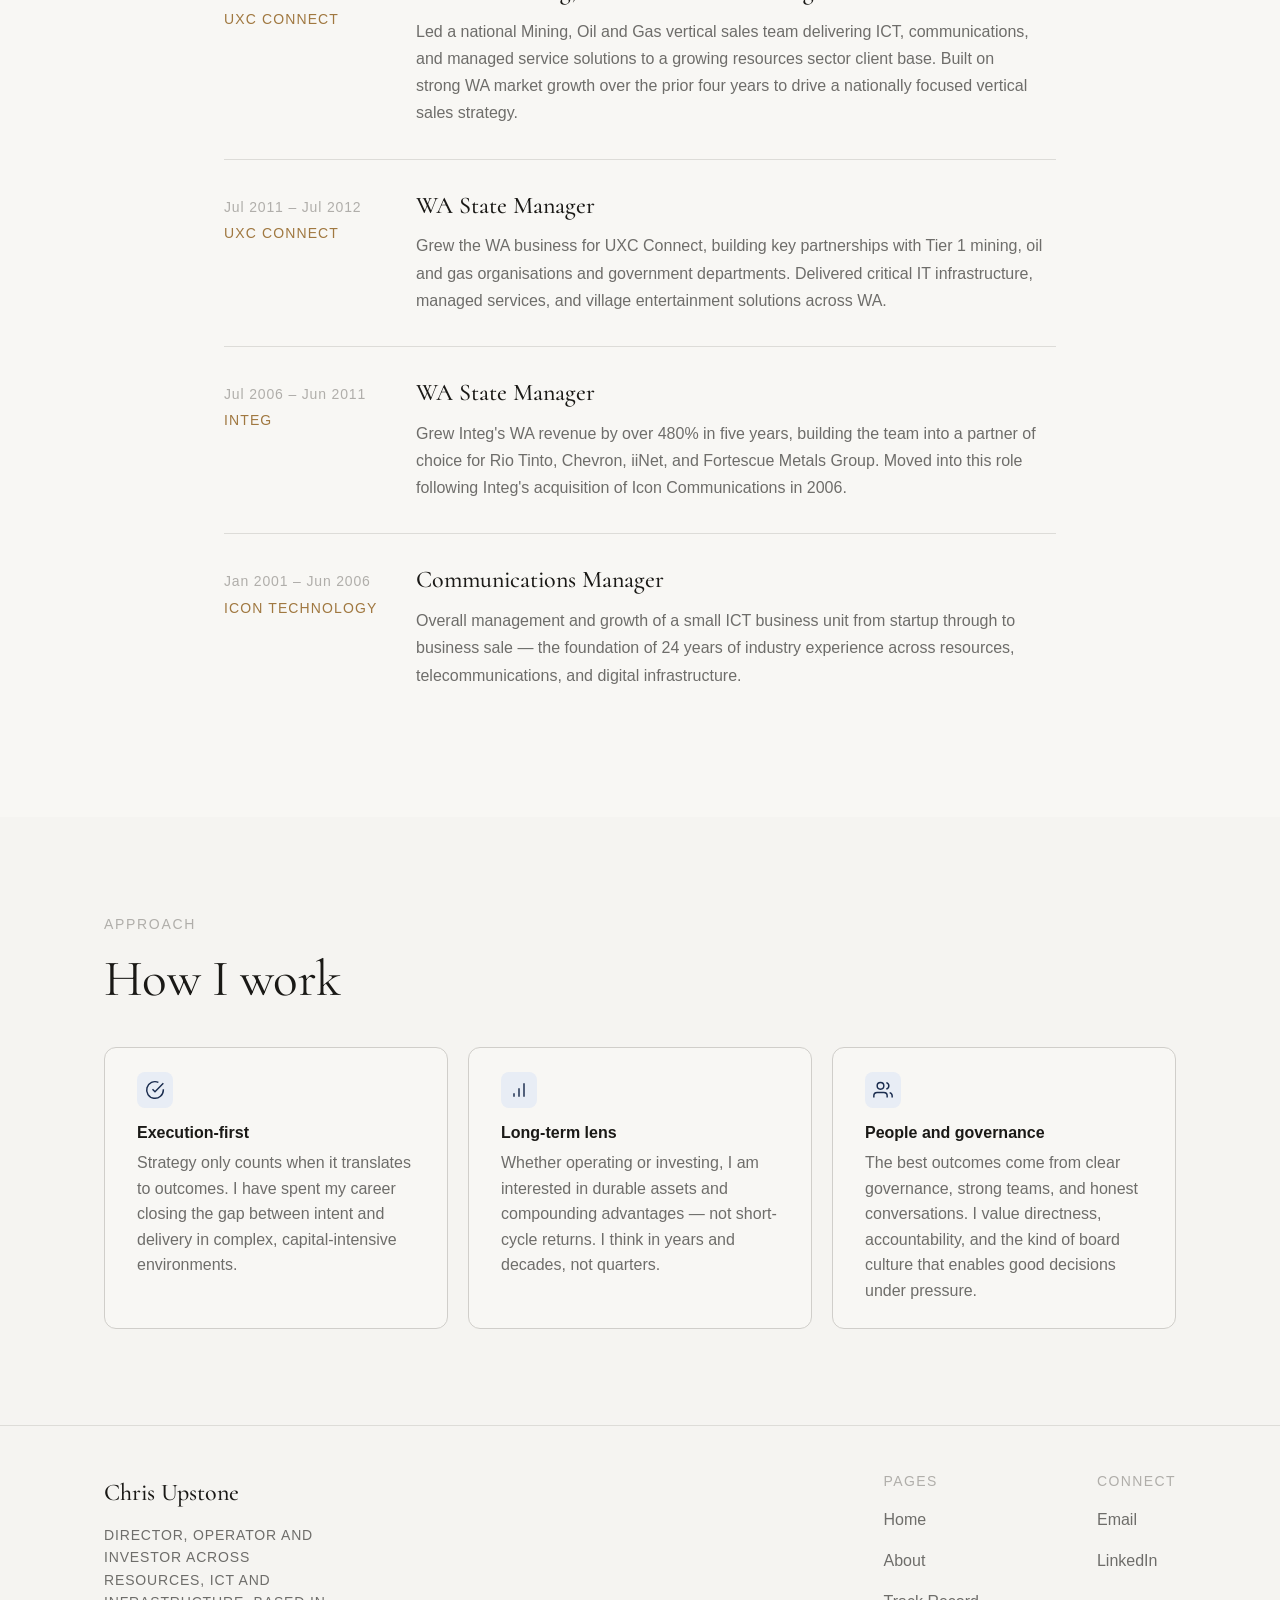
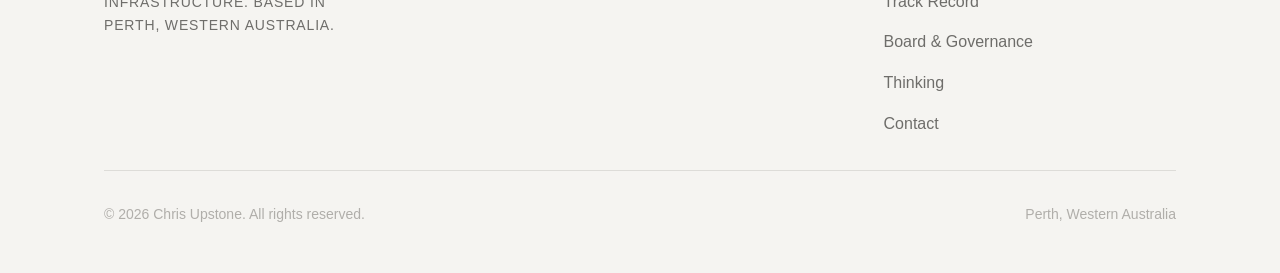
==== commit b98651ff: "Add business transformation to About page career paragraph" ====
--- a/about.html
+++ b/about.html
@@ -76,7 +76,7 @@
               </p>
 
               <p class="reveal reveal--delay-2">
-                The thread connecting my career is a focus on capital-intensive, complex industries — mining, oil and gas, and telecommunications. I understand what it takes to deliver technology and communications infrastructure in remote and hostile environments, and I understand the governance and risk disciplines that underpin sustainable performance in those settings.
+                The thread connecting my career is a focus on capital-intensive, complex industries — mining, oil and gas, and telecommunications. I understand what it takes to deliver technology and communications infrastructure in remote and hostile environments. I understand how technology underpins business transformation — not as a cost centre, but as the capability that drives operational performance, competitive advantage, and long-term value. And I understand the governance and risk disciplines that underpin sustainable performance in those settings.
               </p>
 
               <p class="reveal reveal--delay-2">
